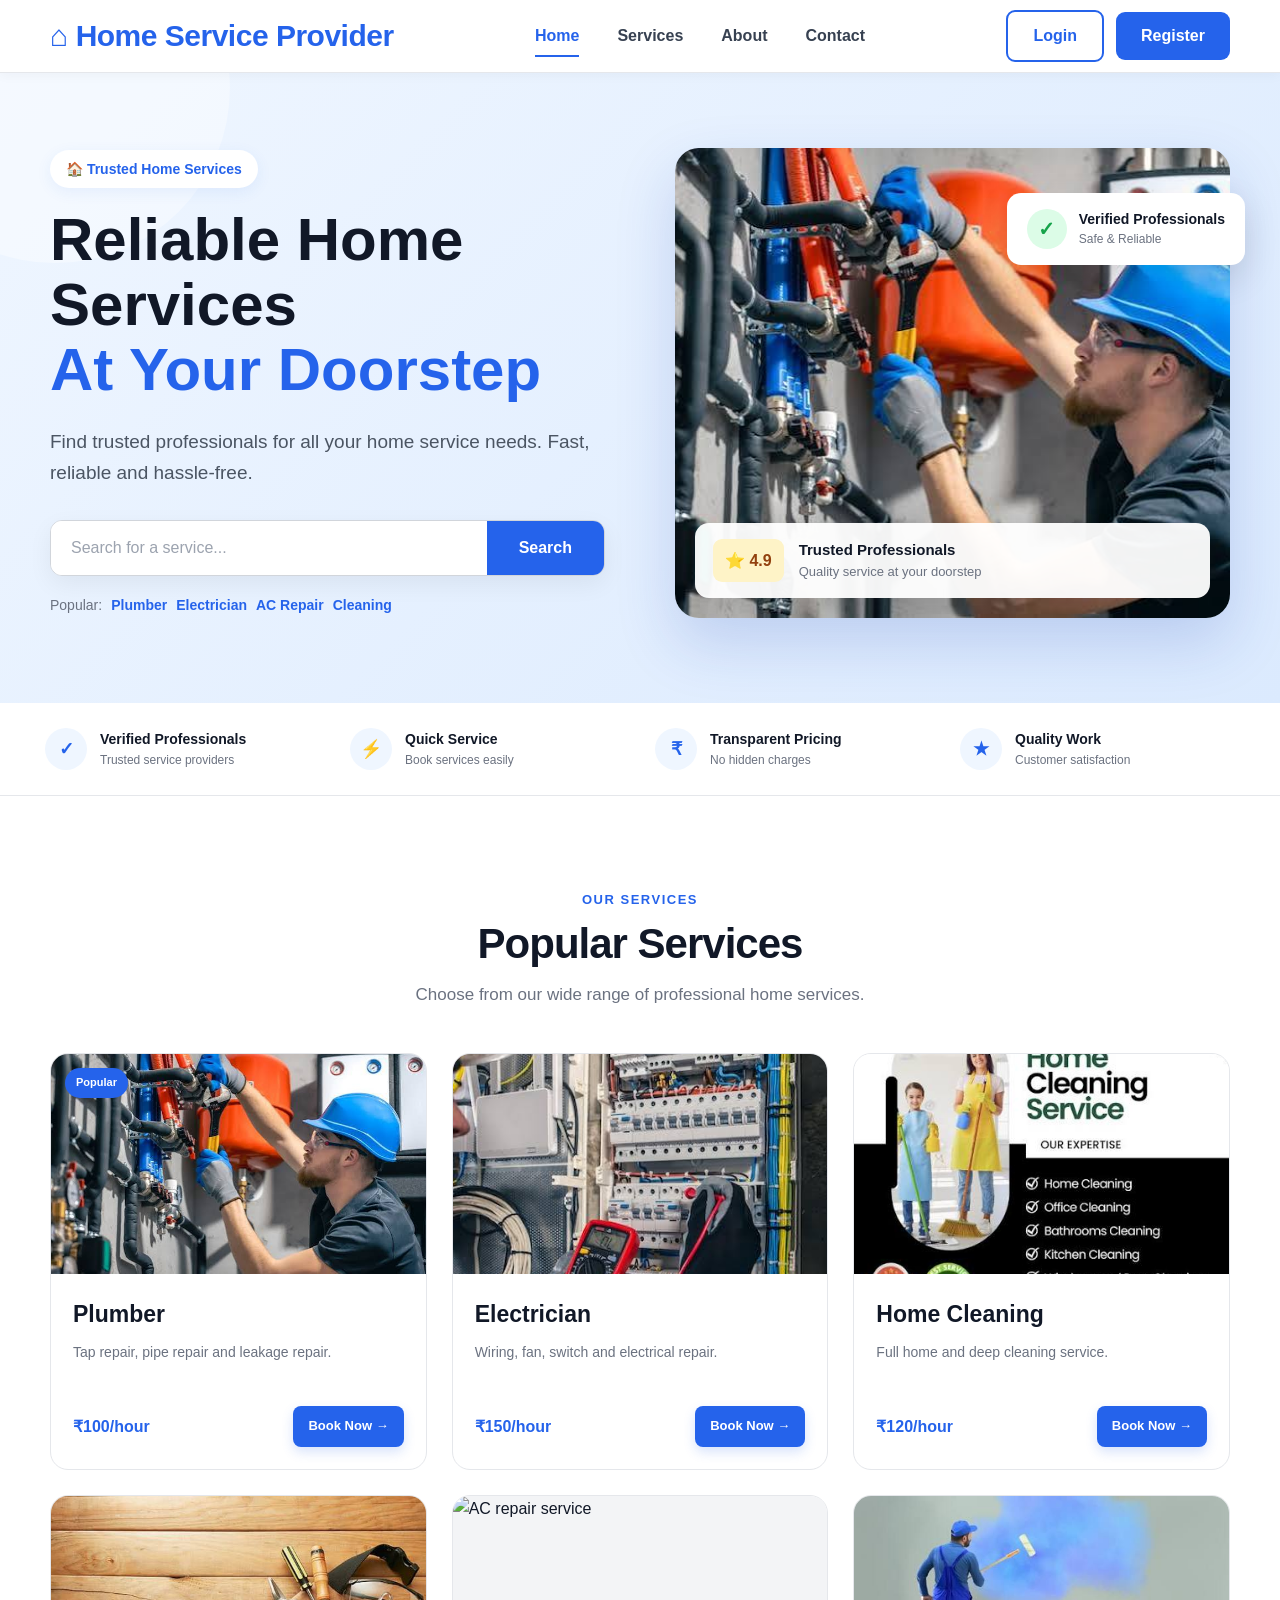
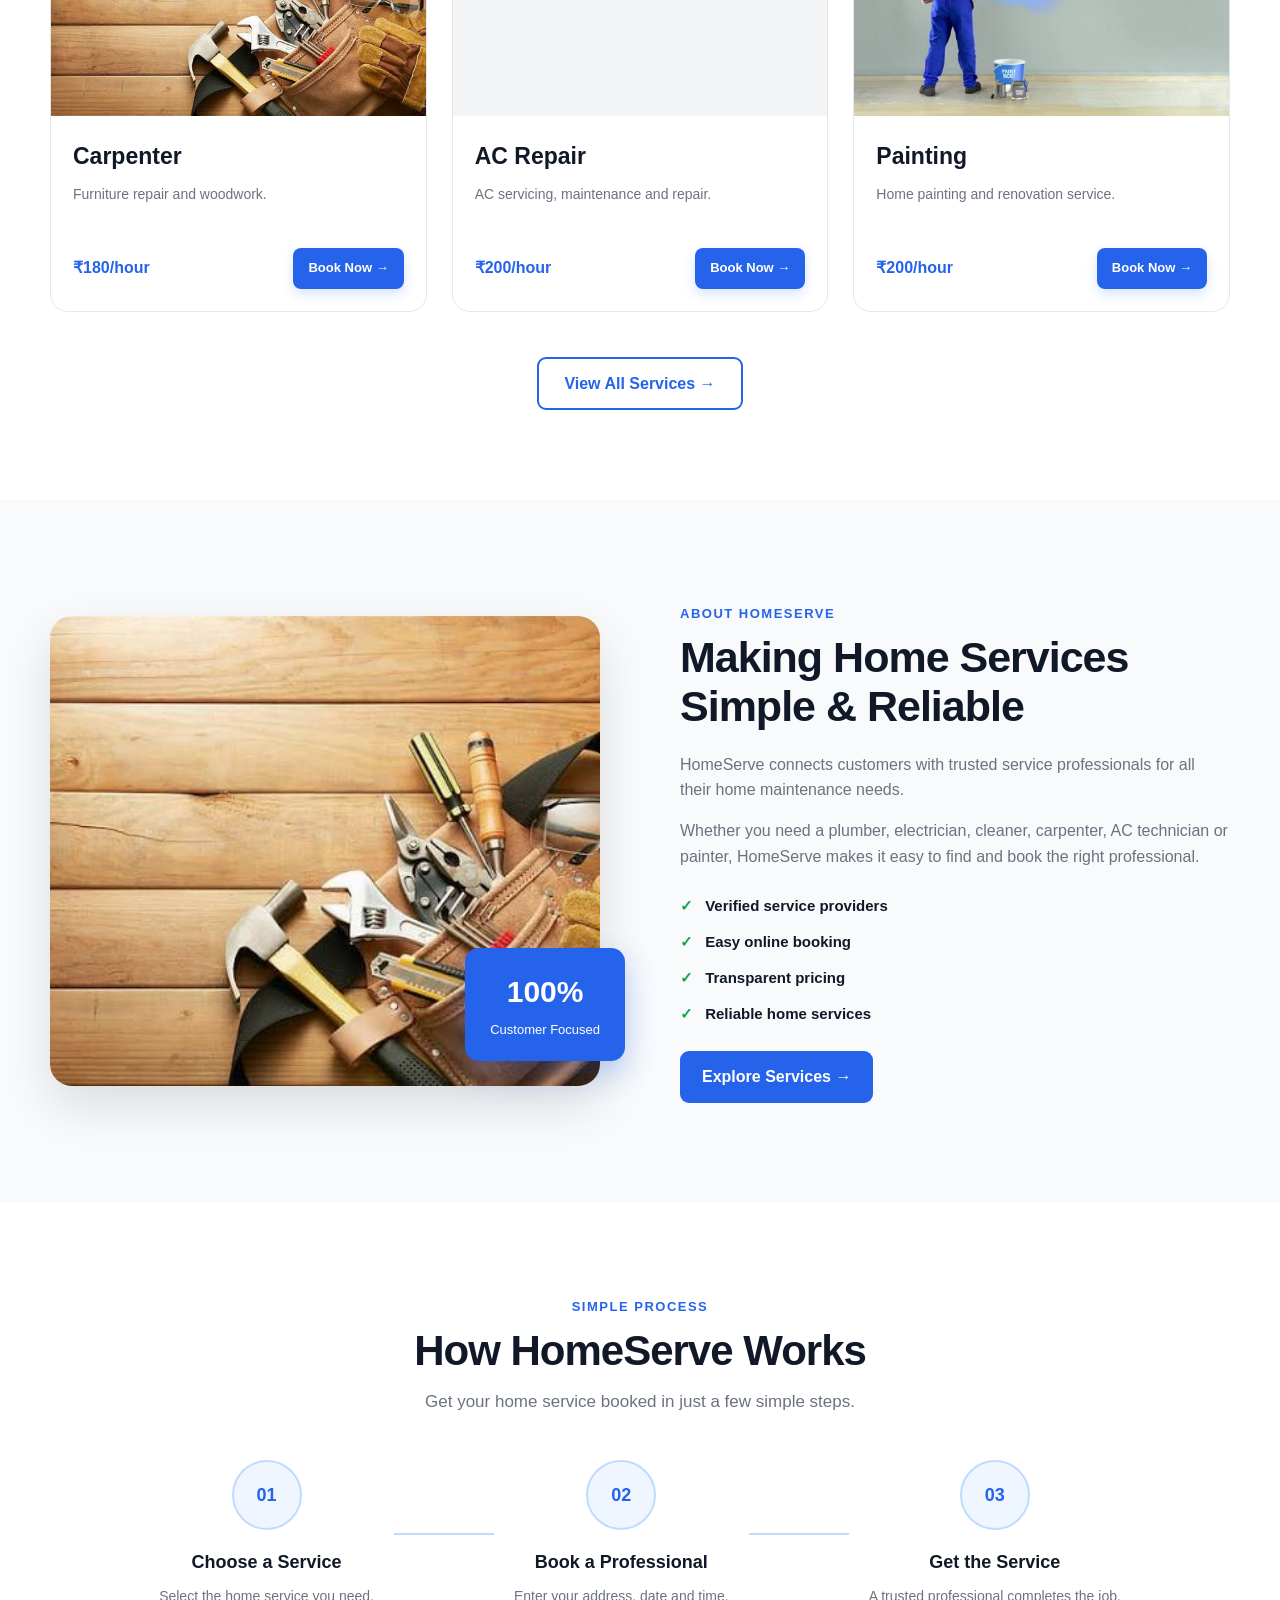
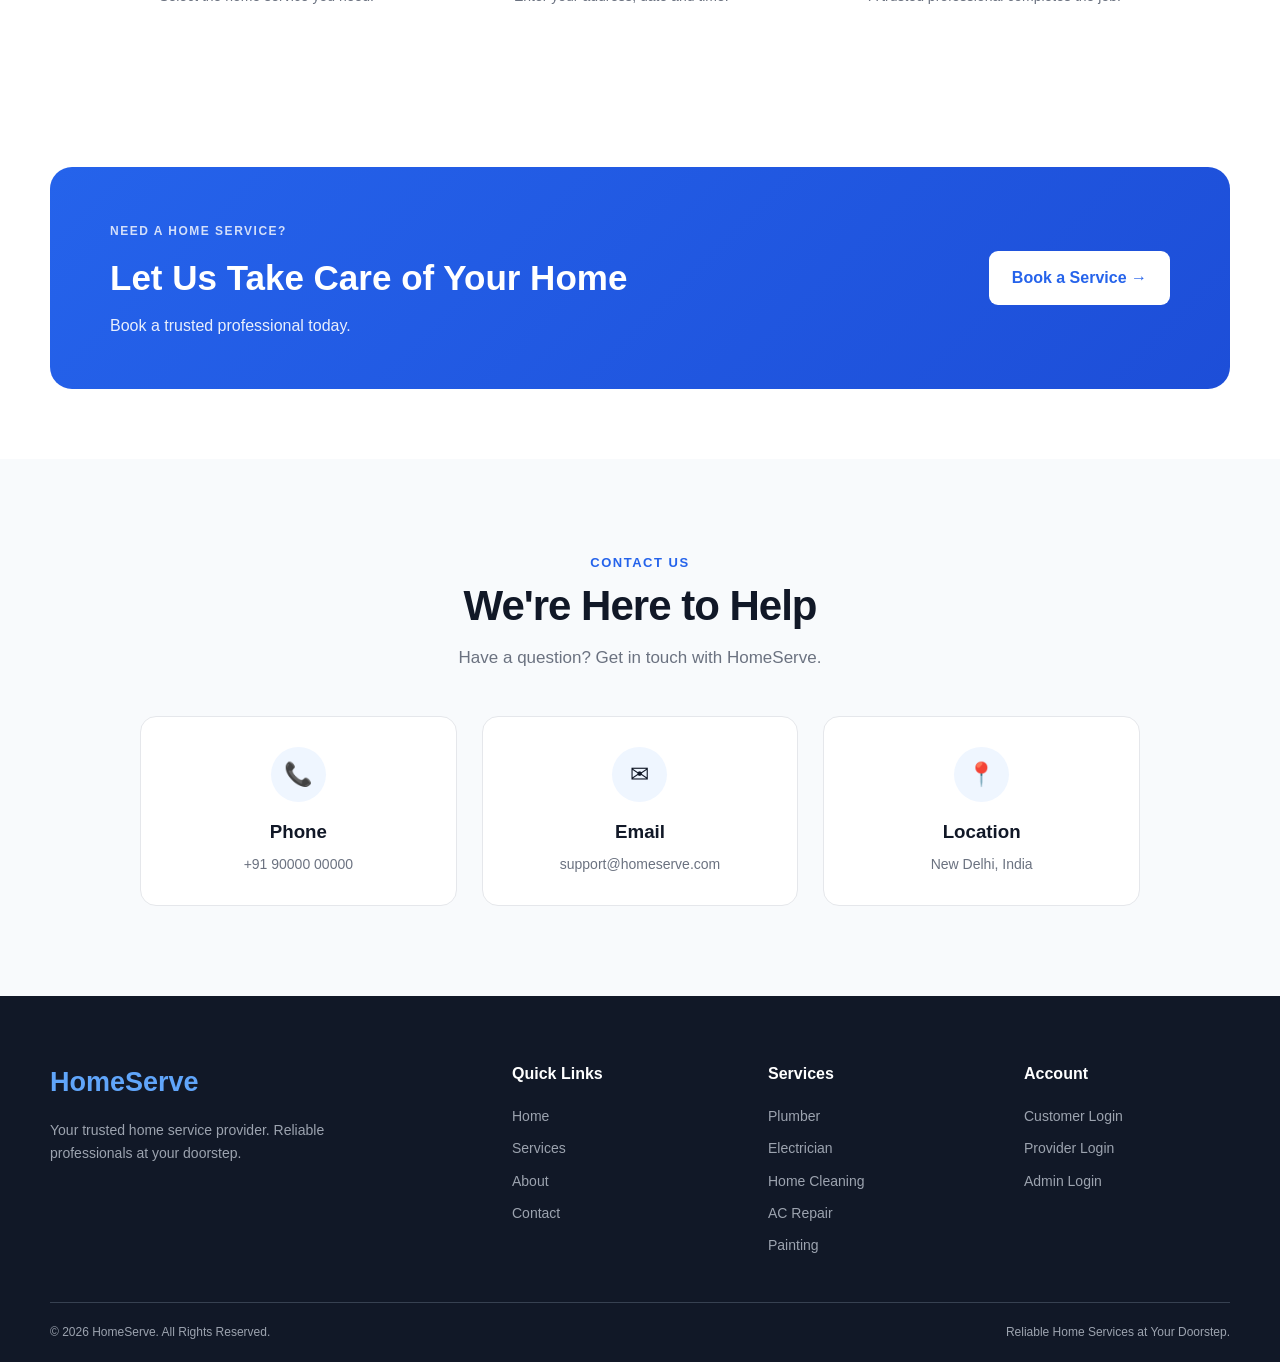
==== html/index.html @ 2b06afa8 "Initial Home Service Provider project" ====
<!DOCTYPE html>
<html lang="en">

<head>
    <meta charset="UTF-8">

    <meta name="viewport" content="width=device-width, initial-scale=1.0">

    <meta
        name="description"
        content="HomeServe - Reliable home services at your doorstep. Book trusted professionals for plumbing, electrical, cleaning, AC repair, carpentry and painting."
    >

    <title>Home Service Provider | Reliable Home Services</title>

    <!-- HOME CSS -->
    <link rel="stylesheet" href="../css/home.css">
</head>


<body>


    <!-- =====================================================
         NAVBAR
    ====================================================== -->

    <header class="navbar">

        <div class="nav-container">

            <!-- LOGO -->

            <a href="index.html" class="logo">

                <span class="logo-icon">⌂</span>

                <span>Home Service Provider</span>

            </a>


            <!-- NAVIGATION -->

            <nav class="nav-menu">

                <a href="index.html" class="active">
                    Home
                </a>

                <a href="service.html">
                    Services
                </a>

                <a href="#about">
                    About
                </a>

                <a href="#contact">
                    Contact
                </a>

            </nav>


            <!-- NAV BUTTONS -->

            <div class="nav-buttons">

                <a href="login.html" class="login-btn">
                    Login
                </a>

                <a href="login.html" class="register-btn">
                    Register
                </a>

            </div>

        </div>

    </header>



    <!-- =====================================================
         HERO SECTION
    ====================================================== -->

    <main>

        <section class="hero">

            <div class="hero-container">


                <!-- HERO CONTENT -->

                <div class="hero-content">

                    <span class="hero-badge">
                        🏠 Trusted Home Services
                    </span>


                    <h1>
                        Reliable Home Services
                        <span>
                            At Your Doorstep
                        </span>
                    </h1>


                    <p>
                        Find trusted professionals for all your
                        home service needs. Fast, reliable and
                        hassle-free.
                    </p>


                    <!-- SEARCH -->

                    <div class="search-box">

                        <input
                            type="text"
                            id="serviceSearch"
                            placeholder="Search for a service..."
                            autocomplete="off"
                        >

                        <button
                            type="button"
                            onclick="searchService()"
                        >
                            Search
                        </button>

                    </div>


                    <!-- QUICK SERVICES -->

                    <div class="quick-services">

                        <span>Popular:</span>

                        <button onclick="quickSearch('Plumber')">
                            Plumber
                        </button>

                        <button onclick="quickSearch('Electrician')">
                            Electrician
                        </button>

                        <button onclick="quickSearch('AC Repair')">
                            AC Repair
                        </button>

                        <button onclick="quickSearch('Cleaning')">
                            Cleaning
                        </button>

                    </div>

                </div>



                <!-- HERO IMAGE -->

                <div class="hero-image">

                    <div class="hero-image-card">

                        <img
                            src="../images/plumber.jpg"
                            alt="Professional HomeServe service provider"
                        >

                        <div class="hero-image-overlay">

                            <div class="hero-rating">
                                ⭐ 4.9
                            </div>

                            <div>
                                <strong>
                                    Trusted Professionals
                                </strong>

                                <span>
                                    Quality service at your doorstep
                                </span>
                            </div>

                        </div>

                    </div>


                    <!-- FLOATING CARD -->

                    <div class="floating-card">

                        <div class="floating-icon">
                            ✓
                        </div>

                        <div>

                            <strong>
                                Verified Professionals
                            </strong>

                            <span>
                                Safe & Reliable
                            </span>

                        </div>

                    </div>

                </div>

            </div>

        </section>



        <!-- =====================================================
             TRUST SECTION
        ====================================================== -->

        <section class="trust-section">

            <div class="trust-container">

                <div class="trust-item">

                    <div class="trust-icon">
                        ✓
                    </div>

                    <div>
                        <strong>Verified Professionals</strong>
                        <span>Trusted service providers</span>
                    </div>

                </div>


                <div class="trust-item">

                    <div class="trust-icon">
                        ⚡
                    </div>

                    <div>
                        <strong>Quick Service</strong>
                        <span>Book services easily</span>
                    </div>

                </div>


                <div class="trust-item">

                    <div class="trust-icon">
                        ₹
                    </div>

                    <div>
                        <strong>Transparent Pricing</strong>
                        <span>No hidden charges</span>
                    </div>

                </div>


                <div class="trust-item">

                    <div class="trust-icon">
                        ★
                    </div>

                    <div>
                        <strong>Quality Work</strong>
                        <span>Customer satisfaction</span>
                    </div>

                </div>

            </div>

        </section>



        <!-- =====================================================
             SERVICES SECTION
        ====================================================== -->

        <section class="services-section" id="services">

            <div class="section-heading">

                <span class="section-tag">
                    OUR SERVICES
                </span>

                <h2>
                    Popular Services
                </h2>

                <p>
                    Choose from our wide range of professional
                    home services.
                </p>

            </div>



            <div class="services-grid">


                <!-- PLUMBER -->

                <div class="service-card">

                    <div class="service-image">

                        <img
                            src="../images/plumber.jpg"
                            alt="Plumber service"
                        >

                        <span class="service-label">
                            Popular
                        </span>

                    </div>


                    <div class="service-content">

                        <h3>
                            Plumber
                        </h3>

                        <p>
                            Tap repair, pipe repair and
                            leakage repair.
                        </p>


                        <div class="service-bottom">

                            <span class="service-price">
                                ₹100/hour
                            </span>

                            <a
                                href="login.html?redirect=booking"
                                class="book-btn"
                            >
                                Book Now →
                            </a>

                        </div>

                    </div>

                </div>



                <!-- ELECTRICIAN -->

                <div class="service-card">

                    <div class="service-image">

                        <img
                            src="../images/electrician.jpg"
                            alt="Electrician service"
                        >

                    </div>


                    <div class="service-content">

                        <h3>
                            Electrician
                        </h3>

                        <p>
                            Wiring, fan, switch and electrical
                            repair.
                        </p>


                        <div class="service-bottom">

                            <span class="service-price">
                                ₹150/hour
                            </span>

                            <a
                                href="login.html?redirect=booking"
                                class="book-btn"
                            >
                                Book Now →
                            </a>

                        </div>

                    </div>

                </div>



                <!-- HOME CLEANING -->

                <div class="service-card">

                    <div class="service-image">

                        <img
                            src="../images/cleaning.jpg"
                            alt="Home cleaning service"
                        >

                    </div>


                    <div class="service-content">

                        <h3>
                            Home Cleaning
                        </h3>

                        <p>
                            Full home and deep cleaning service.
                        </p>


                        <div class="service-bottom">

                            <span class="service-price">
                                ₹120/hour
                            </span>

                            <a
                                href="login.html?redirect=booking"
                                class="book-btn"
                            >
                                Book Now →
                            </a>

                        </div>

                    </div>

                </div>



                <!-- CARPENTER -->

                <div class="service-card">

                    <div class="service-image">

                        <img
                            src="../images/carpenter.jpg"
                            alt="Carpenter service"
                        >

                    </div>


                    <div class="service-content">

                        <h3>
                            Carpenter
                        </h3>

                        <p>
                            Furniture repair and woodwork.
                        </p>


                        <div class="service-bottom">

                            <span class="service-price">
                                ₹180/hour
                            </span>

                            <a
                                href="login.html?redirect=booking"
                                class="book-btn"
                            >
                                Book Now →
                            </a>

                        </div>

                    </div>

                </div>



                <!-- AC REPAIR -->

                <div class="service-card">

                    <div class="service-image">

                        <img
                            src="../images/ac-service.jpg"
                            alt="AC repair service"
                        >

                    </div>


                    <div class="service-content">

                        <h3>
                            AC Repair
                        </h3>

                        <p>
                            AC servicing, maintenance and repair.
                        </p>


                        <div class="service-bottom">

                            <span class="service-price">
                                ₹200/hour
                            </span>

                            <a
                                href="login.html?redirect=booking"
                                class="book-btn"
                            >
                                Book Now →
                            </a>

                        </div>

                    </div>

                </div>



                <!-- PAINTING -->

                <div class="service-card">

                    <div class="service-image">

                        <img
                            src="../images/painter.jpg"
                            alt="Painting service"
                        >

                    </div>


                    <div class="service-content">

                        <h3>
                            Painting
                        </h3>

                        <p>
                            Home painting and renovation service.
                        </p>


                        <div class="service-bottom">

                            <span class="service-price">
                                ₹200/hour
                            </span>

                            <a
                                href="login.html?redirect=booking"
                                class="book-btn"
                            >
                                Book Now →
                            </a>

                        </div>

                    </div>

                </div>


            </div>


            <!-- VIEW ALL -->

            <div class="view-all">

                <a href="service.html">
                    View All Services →
                </a>

            </div>

        </section>



        <!-- =====================================================
             ABOUT SECTION
        ====================================================== -->

        <section class="about-section" id="about">

            <div class="about-container">


                <div class="about-image">

                    <img
                        src="../images/carpenter.jpg"
                        alt="HomeServe professional"
                    >

                    <div class="experience-card">

                        <strong>
                            100%
                        </strong>

                        <span>
                            Customer Focused
                        </span>

                    </div>

                </div>



                <div class="about-content">

                    <span class="section-tag">
                        ABOUT HOMESERVE
                    </span>

                    <h2>
                        Making Home Services
                        Simple & Reliable
                    </h2>

                    <p>
                        HomeServe connects customers with trusted
                        service professionals for all their home
                        maintenance needs.
                    </p>

                    <p>
                        Whether you need a plumber, electrician,
                        cleaner, carpenter, AC technician or painter,
                        HomeServe makes it easy to find and book
                        the right professional.
                    </p>


                    <div class="about-points">

                        <div>
                            <span>✓</span>
                            Verified service providers
                        </div>

                        <div>
                            <span>✓</span>
                            Easy online booking
                        </div>

                        <div>
                            <span>✓</span>
                            Transparent pricing
                        </div>

                        <div>
                            <span>✓</span>
                            Reliable home services
                        </div>

                    </div>


                    <a
                        href="service.html"
                        class="primary-btn"
                    >
                        Explore Services →
                    </a>

                </div>

            </div>

        </section>



        <!-- =====================================================
             HOW IT WORKS
        ====================================================== -->

        <section class="how-section">

            <div class="section-heading">

                <span class="section-tag">
                    SIMPLE PROCESS
                </span>

                <h2>
                    How HomeServe Works
                </h2>

                <p>
                    Get your home service booked in just a few
                    simple steps.
                </p>

            </div>


            <div class="steps-container">


                <div class="step">

                    <div class="step-number">
                        01
                    </div>

                    <h3>
                        Choose a Service
                    </h3>

                    <p>
                        Select the home service you need.
                    </p>

                </div>


                <div class="step-line"></div>


                <div class="step">

                    <div class="step-number">
                        02
                    </div>

                    <h3>
                        Book a Professional
                    </h3>

                    <p>
                        Enter your address, date and time.
                    </p>

                </div>


                <div class="step-line"></div>


                <div class="step">

                    <div class="step-number">
                        03
                    </div>

                    <h3>
                        Get the Service
                    </h3>

                    <p>
                        A trusted professional completes the job.
                    </p>

                </div>

            </div>

        </section>



        <!-- =====================================================
             CTA SECTION
        ====================================================== -->

        <section class="cta-section">

            <div class="cta-container">

                <div>

                    <span>
                        NEED A HOME SERVICE?
                    </span>

                    <h2>
                        Let Us Take Care of Your Home
                    </h2>

                    <p>
                        Book a trusted professional today.
                    </p>

                </div>


                <a
                    href="service.html"
                    class="cta-button"
                >
                    Book a Service →
                </a>

            </div>

        </section>



        <!-- =====================================================
             CONTACT SECTION
        ====================================================== -->

        <section class="contact-section" id="contact">

            <div class="section-heading">

                <span class="section-tag">
                    CONTACT US
                </span>

                <h2>
                    We're Here to Help
                </h2>

                <p>
                    Have a question? Get in touch with HomeServe.
                </p>

            </div>


            <div class="contact-grid">


                <div class="contact-card">

                    <div class="contact-icon">
                        📞
                    </div>

                    <h3>
                        Phone
                    </h3>

                    <p>
                        +91 90000 00000
                    </p>

                </div>


                <div class="contact-card">

                    <div class="contact-icon">
                        ✉
                    </div>

                    <h3>
                        Email
                    </h3>

                    <p>
                        support@homeserve.com
                    </p>

                </div>


                <div class="contact-card">

                    <div class="contact-icon">
                        📍
                    </div>

                    <h3>
                        Location
                    </h3>

                    <p>
                        New Delhi, India
                    </p>

                </div>

            </div>

        </section>

    </main>



    <!-- =====================================================
         FOOTER
    ====================================================== -->

    <footer class="footer">

        <div class="footer-container">


            <div class="footer-brand">

                <a href="index.html" class="footer-logo">
                    HomeServe
                </a>

                <p>
                    Your trusted home service provider.
                    Reliable professionals at your doorstep.
                </p>

            </div>



            <div class="footer-links">

                <h3>
                    Quick Links
                </h3>

                <a href="index.html">
                    Home
                </a>

                <a href="service.html">
                    Services
                </a>

                <a href="#about">
                    About
                </a>

                <a href="#contact">
                    Contact
                </a>

            </div>



            <div class="footer-links">

                <h3>
                    Services
                </h3>

                <a href="service.html">
                    Plumber
                </a>

                <a href="service.html">
                    Electrician
                </a>

                <a href="service.html">
                    Home Cleaning
                </a>

                <a href="service.html">
                    AC Repair
                </a>

                <a href="service.html">
                    Painting
                </a>

            </div>



            <div class="footer-links">

                <h3>
                    Account
                </h3>

                <a href="login.html">
                    Customer Login
                </a>

                <a href="provider-login.html">
                    Provider Login
                </a>

                <a href="../admin/login.php">
                    Admin Login
                </a>

            </div>

        </div>


        <div class="footer-bottom">

            <p>
                © 2026 HomeServe. All Rights Reserved.
            </p>

            <p>
                Reliable Home Services at Your Doorstep.
            </p>

        </div>

    </footer>



    <!-- =====================================================
         JAVASCRIPT
    ====================================================== -->

    <script>

        /*
         * SEARCH SERVICE
         */

        function searchService() {

            const input =
                document.getElementById("serviceSearch");

            const service =
                input.value.trim().toLowerCase();


            if (service === "") {

                alert("Please enter a service name.");

                return;
            }


            const services = {

                "plumber": "Plumber",

                "plumbing": "Plumber",

                "electrician": "Electrician",

                "electric": "Electrician",

                "cleaning": "Home Cleaning",

                "clean": "Home Cleaning",

                "home cleaning": "Home Cleaning",

                "carpenter": "Carpenter",

                "carpentry": "Carpenter",

                "ac": "AC Repair",

                "ac repair": "AC Repair",

                "air conditioner": "AC Repair",

                "painting": "Painting",

                "painter": "Painting",

                "paint": "Painting"

            };


            if (services[service]) {

                window.location.href =
                    "service.html";

            } else {

                alert(
                    "Sorry, this service is not available right now."
                );

            }

        }



        /*
         * QUICK SEARCH BUTTON
         */

        function quickSearch(service) {

            document.getElementById("serviceSearch").value =
                service;

            searchService();

        }



        /*
         * ENTER KEY SEARCH
         */

        document
            .getElementById("serviceSearch")
            .addEventListener(
                "keypress",
                function (event) {

                    if (event.key === "Enter") {

                        searchService();

                    }

                }
            );

    </script>


</body>

</html>
---- css/home.css ----
/* =========================================================
   HOMESERVE - HOME PAGE CSS
========================================================= */


/* =========================================================
   RESET
========================================================= */

* {
    margin: 0;
    padding: 0;
    box-sizing: border-box;
}


html {
    scroll-behavior: smooth;
}


body {
    font-family: Arial, Helvetica, sans-serif;
    color: #111827;
    background: #ffffff;
    line-height: 1.6;
}


a {
    text-decoration: none;
    color: inherit;
}


img {
    width: 100%;
    display: block;
}


button,
input {
    font-family: inherit;
}


/* =========================================================
   NAVBAR
========================================================= */

.navbar {
    width: 100%;
    background: #ffffff;
    border-bottom: 1px solid #e5e7eb;
    position: sticky;
    top: 0;
    z-index: 1000;
}


.nav-container {
    max-width: 1400px;
    margin: auto;
    padding: 0 50px;
    height: 72px;

    display: flex;
    align-items: center;
    justify-content: space-between;
}


/* LOGO */

.logo {
    display: flex;
    align-items: center;
    gap: 8px;

    font-size: 30px;
    font-weight: 800;
    color: #2563eb;
}


.logo-icon {
    font-size: 30px;
    font-weight: bold;
}


/* NAV MENU */

.nav-menu {
    display: flex;
    align-items: center;
    gap: 38px;
}


.nav-menu a {
    font-size: 16px;
    font-weight: 600;
    color: #374151;

    transition: 0.25s ease;
}


.nav-menu a:hover,
.nav-menu a.active {
    color: #2563eb;
}


/* NAV BUTTONS */

.nav-buttons {
    display: flex;
    align-items: center;
    gap: 12px;
}


.login-btn,
.register-btn {
    padding: 11px 25px;
    border-radius: 9px;

    font-size: 16px;
    font-weight: 700;

    transition: 0.25s ease;
}


.login-btn {
    border: 2px solid #2563eb;
    color: #2563eb;
    background: #ffffff;
}


.login-btn:hover {
    background: #eff6ff;
}


.register-btn {
    background: #2563eb;
    color: #ffffff;
}


.register-btn:hover {
    background: #1d4ed8;
    transform: translateY(-2px);
}


/* =========================================================
   HERO
========================================================= */

.hero {
    background:
        linear-gradient(
            135deg,
            #eff6ff,
            #dbeafe
        );

    padding: 75px 0 85px;
}


.hero-container {
    max-width: 1400px;
    margin: auto;
    padding: 0 50px;

    display: grid;
    grid-template-columns: 1fr 1fr;
    align-items: center;

    gap: 70px;
}


/* HERO CONTENT */

.hero-content {
    max-width: 650px;
}


.hero-badge {
    display: inline-block;

    background: #ffffff;
    color: #2563eb;

    padding: 8px 16px;

    border-radius: 50px;

    font-size: 14px;
    font-weight: 700;

    margin-bottom: 20px;

    box-shadow: 0 4px 15px rgba(37, 99, 235, 0.08);
}


.hero h1 {
    font-size: 60px;
    line-height: 1.08;
    font-weight: 800;

    color: #111827;

    margin-bottom: 25px;
}


.hero h1 span {
    display: block;
    color: #2563eb;
}


.hero-content > p {
    font-size: 19px;
    color: #4b5563;

    max-width: 580px;

    margin-bottom: 32px;
}


/* SEARCH */

.search-box {
    width: 100%;
    max-width: 600px;

    display: flex;

    background: #ffffff;

    border: 1px solid #d1d5db;

    border-radius: 12px;

    overflow: hidden;

    box-shadow: 0 8px 25px rgba(0, 0, 0, 0.06);
}


.search-box input {
    flex: 1;

    border: none;
    outline: none;

    padding: 18px 20px;

    font-size: 16px;

    color: #111827;
}


.search-box input::placeholder {
    color: #9ca3af;
}


.search-box button {
    border: none;

    background: #2563eb;
    color: #ffffff;

    padding: 0 32px;

    font-size: 16px;
    font-weight: 700;

    cursor: pointer;

    transition: 0.25s ease;
}


.search-box button:hover {
    background: #1d4ed8;
}


/* QUICK SERVICES */

.quick-services {
    display: flex;
    align-items: center;
    flex-wrap: wrap;

    gap: 9px;

    margin-top: 18px;
}


.quick-services span {
    color: #6b7280;
    font-size: 14px;
}


.quick-services button {
    border: none;

    background: transparent;

    color: #2563eb;

    font-size: 14px;
    font-weight: 600;

    cursor: pointer;
}


.quick-services button:hover {
    text-decoration: underline;
}


/* HERO IMAGE */

.hero-image {
    position: relative;

    min-height: 470px;

    display: flex;
    align-items: center;
    justify-content: center;
}


.hero-image-card {
    width: 100%;
    max-width: 570px;

    height: 470px;

    border-radius: 24px;

    overflow: hidden;

    position: relative;

    box-shadow:
        0 25px 60px rgba(30, 64, 175, 0.18);
}


.hero-image-card img {
    width: 100%;
    height: 100%;

    object-fit: cover;
}


.hero-image-overlay {
    position: absolute;

    left: 20px;
    right: 20px;
    bottom: 20px;

    background: rgba(255, 255, 255, 0.95);

    border-radius: 14px;

    padding: 15px 18px;

    display: flex;
    align-items: center;
    gap: 15px;

    box-shadow: 0 8px 25px rgba(0, 0, 0, 0.12);
}


.hero-rating {
    background: #fef3c7;
    color: #92400e;

    padding: 9px 12px;

    border-radius: 9px;

    font-weight: 700;
}


.hero-image-overlay strong {
    display: block;

    font-size: 15px;

    color: #111827;
}


.hero-image-overlay span {
    display: block;

    color: #6b7280;

    font-size: 13px;
}


/* FLOATING CARD */

.floating-card {
    position: absolute;

    right: -15px;
    top: 45px;

    background: #ffffff;

    padding: 15px 20px;

    border-radius: 14px;

    display: flex;
    align-items: center;

    gap: 12px;

    box-shadow:
        0 12px 35px rgba(0, 0, 0, 0.12);

    z-index: 2;
}


.floating-icon {
    width: 40px;
    height: 40px;

    border-radius: 50%;

    background: #dcfce7;
    color: #16a34a;

    display: flex;
    align-items: center;
    justify-content: center;

    font-weight: bold;
    font-size: 20px;
}


.floating-card strong {
    display: block;

    font-size: 14px;
}


.floating-card span {
    display: block;

    color: #6b7280;

    font-size: 12px;
}


/* =========================================================
   TRUST SECTION
========================================================= */

.trust-section {
    background: #ffffff;

    border-bottom: 1px solid #e5e7eb;
}


.trust-container {
    max-width: 1250px;

    margin: auto;

    padding: 25px 30px;

    display: grid;

    grid-template-columns:
        repeat(4, 1fr);

    gap: 30px;
}


.trust-item {
    display: flex;
    align-items: center;

    gap: 13px;
}


.trust-icon {
    width: 42px;
    height: 42px;

    border-radius: 50%;

    background: #eff6ff;
    color: #2563eb;

    display: flex;
    align-items: center;
    justify-content: center;

    font-size: 18px;
    font-weight: 700;
}


.trust-item strong {
    display: block;

    font-size: 14px;
}


.trust-item span {
    display: block;

    color: #6b7280;

    font-size: 12px;
}


/* =========================================================
   COMMON SECTION HEADING
========================================================= */

.section-heading {
    text-align: center;

    max-width: 700px;

    margin: 0 auto 45px;
}


.section-tag {
    color: #2563eb;

    font-size: 13px;

    font-weight: 800;

    letter-spacing: 1.5px;

    display: inline-block;

    margin-bottom: 8px;
}


.section-heading h2 {
    font-size: 42px;

    line-height: 1.2;

    margin-bottom: 12px;

    color: #111827;
}


.section-heading p {
    font-size: 17px;

    color: #6b7280;
}


/* =========================================================
   SERVICES
========================================================= */

.services-section {
    padding: 90px 50px;
    background: #ffffff;
}


.services-grid {
    max-width: 1300px;

    margin: auto;

    display: grid;

    grid-template-columns:
        repeat(3, 1fr);

    gap: 25px;
}


.service-card {
    background: #ffffff;

    border: 1px solid #e5e7eb;

    border-radius: 18px;

    overflow: hidden;

    transition:
        transform 0.3s ease,
        box-shadow 0.3s ease;
}


.service-card:hover {
    transform: translateY(-7px);

    box-shadow:
        0 18px 40px rgba(0, 0, 0, 0.10);
}


/* SERVICE IMAGE */

.service-image {
    height: 220px;

    position: relative;

    overflow: hidden;

    background: #f3f4f6;
}


.service-image img {
    width: 100%;
    height: 100%;

    object-fit: cover;

    transition: transform 0.4s ease;
}


.service-card:hover .service-image img {
    transform: scale(1.06);
}


.service-label {
    position: absolute;

    top: 14px;
    left: 14px;

    background: #2563eb;

    color: #ffffff;

    padding: 6px 11px;

    border-radius: 20px;

    font-size: 11px;

    font-weight: 700;
}


/* SERVICE CONTENT */

.service-content {
    padding: 22px;
}


.service-content h3 {
    font-size: 23px;

    margin-bottom: 8px;
}


.service-content p {
    color: #6b7280;

    font-size: 14px;

    min-height: 45px;

    margin-bottom: 20px;
}


.service-bottom {
    display: flex;

    align-items: center;
    justify-content: space-between;

    gap: 10px;
}


.service-price {
    color: #2563eb;

    font-size: 16px;

    font-weight: 800;
}


.book-btn {
    background: #2563eb;

    color: #ffffff;

    padding: 10px 15px;

    border-radius: 8px;

    font-size: 13px;

    font-weight: 700;

    transition: 0.25s ease;
}


.book-btn:hover {
    background: #1d4ed8;
}


/* VIEW ALL */

.view-all {
    text-align: center;

    margin-top: 45px;
}


.view-all a {
    display: inline-block;

    color: #2563eb;

    border: 2px solid #2563eb;

    padding: 12px 25px;

    border-radius: 9px;

    font-weight: 700;

    transition: 0.25s ease;
}


.view-all a:hover {
    background: #2563eb;

    color: #ffffff;
}


/* =========================================================
   ABOUT
========================================================= */

.about-section {
    background: #f8fafc;

    padding: 100px 50px;
}


.about-container {
    max-width: 1250px;

    margin: auto;

    display: grid;

    grid-template-columns: 1fr 1fr;

    gap: 80px;

    align-items: center;
}


.about-image {
    position: relative;
}


.about-image img {
    height: 470px;

    object-fit: cover;

    border-radius: 22px;

    box-shadow:
        0 20px 50px rgba(0, 0, 0, 0.12);
}


.experience-card {
    position: absolute;

    bottom: 25px;
    right: -25px;

    background: #2563eb;

    color: #ffffff;

    padding: 20px 25px;

    border-radius: 14px;

    text-align: center;

    box-shadow:
        0 12px 30px rgba(37, 99, 235, 0.3);
}


.experience-card strong {
    display: block;

    font-size: 30px;
}


.experience-card span {
    font-size: 13px;
}


.about-content h2 {
    font-size: 43px;

    line-height: 1.15;

    margin-bottom: 20px;
}


.about-content p {
    color: #6b7280;

    font-size: 16px;

    margin-bottom: 15px;
}


.about-points {
    margin: 25px 0;
}


.about-points div {
    margin-bottom: 12px;

    font-size: 15px;

    font-weight: 600;
}


.about-points span {
    color: #16a34a;

    margin-right: 8px;

    font-weight: bold;
}


.primary-btn {
    display: inline-block;

    background: #2563eb;

    color: #ffffff;

    padding: 13px 22px;

    border-radius: 9px;

    font-weight: 700;

    transition: 0.25s ease;
}


.primary-btn:hover {
    background: #1d4ed8;

    transform: translateY(-2px);
}


/* =========================================================
   HOW IT WORKS
========================================================= */

.how-section {
    padding: 90px 50px;

    background: #ffffff;
}


.steps-container {
    max-width: 1050px;

    margin: auto;

    display: flex;

    align-items: center;

    justify-content: center;
}


.step {
    text-align: center;

    max-width: 260px;
}


.step-number {
    width: 70px;
    height: 70px;

    margin: auto auto 18px;

    border-radius: 50%;

    background: #eff6ff;

    color: #2563eb;

    border: 2px solid #bfdbfe;

    display: flex;
    align-items: center;
    justify-content: center;

    font-size: 18px;

    font-weight: 800;
}


.step h3 {
    font-size: 18px;

    margin-bottom: 8px;
}


.step p {
    color: #6b7280;

    font-size: 14px;
}


.step-line {
    width: 100px;

    height: 2px;

    background: #bfdbfe;

    margin: 0 20px;
}


/* =========================================================
   CTA
========================================================= */

.cta-section {
    padding: 70px 50px;
}


.cta-container {
    max-width: 1200px;

    margin: auto;

    background:
        linear-gradient(
            135deg,
            #2563eb,
            #1d4ed8
        );

    color: #ffffff;

    border-radius: 22px;

    padding: 50px 60px;

    display: flex;

    align-items: center;

    justify-content: space-between;

    gap: 30px;
}


.cta-container > div > span {
    font-size: 12px;

    font-weight: 800;

    letter-spacing: 1.5px;

    opacity: 0.8;
}


.cta-container h2 {
    font-size: 35px;

    margin: 7px 0;
}


.cta-container p {
    opacity: 0.9;
}


.cta-button {
    background: #ffffff;

    color: #2563eb;

    padding: 14px 23px;

    border-radius: 9px;

    font-weight: 800;

    white-space: nowrap;

    transition: 0.25s ease;
}


.cta-button:hover {
    transform: translateY(-2px);

    box-shadow:
        0 10px 25px rgba(0, 0, 0, 0.15);
}


/* =========================================================
   CONTACT
========================================================= */

.contact-section {
    padding: 90px 50px;

    background: #f8fafc;
}


.contact-grid {
    max-width: 1000px;

    margin: auto;

    display: grid;

    grid-template-columns:
        repeat(3, 1fr);

    gap: 25px;
}


.contact-card {
    background: #ffffff;

    border: 1px solid #e5e7eb;

    border-radius: 16px;

    padding: 30px;

    text-align: center;
}


.contact-icon {
    width: 55px;
    height: 55px;

    margin: 0 auto 15px;

    background: #eff6ff;

    border-radius: 50%;

    display: flex;
    align-items: center;
    justify-content: center;

    font-size: 23px;
}


.contact-card h3 {
    margin-bottom: 6px;
}


.contact-card p {
    color: #6b7280;

    font-size: 14px;
}


/* =========================================================
   FOOTER
========================================================= */

.footer {
    background: #111827;

    color: #ffffff;

    padding: 65px 50px 20px;
}


.footer-container {
    max-width: 1250px;

    margin: auto;

    display: grid;

    grid-template-columns:
        2fr 1fr 1fr 1fr;

    gap: 50px;

    padding-bottom: 45px;
}


.footer-logo {
    font-size: 27px;

    font-weight: 800;

    color: #60a5fa;
}


.footer-brand p {
    color: #9ca3af;

    max-width: 320px;

    margin-top: 15px;

    font-size: 14px;
}


.footer-links {
    display: flex;

    flex-direction: column;

    gap: 10px;
}


.footer-links h3 {
    font-size: 16px;

    margin-bottom: 8px;
}


.footer-links a {
    color: #9ca3af;

    font-size: 14px;

    transition: 0.2s ease;
}


.footer-links a:hover {
    color: #60a5fa;
}


.footer-bottom {
    max-width: 1250px;

    margin: auto;

    padding-top: 20px;

    border-top: 1px solid #374151;

    display: flex;

    justify-content: space-between;

    gap: 20px;

    color: #9ca3af;

    font-size: 12px;
}


/* =========================================================
   RESPONSIVE - TABLET
========================================================= */

@media (max-width: 1000px) {

    .nav-container {
        padding: 0 25px;
    }


    .nav-menu {
        gap: 20px;
    }


    .hero-container {
        grid-template-columns: 1fr;

        text-align: center;

        gap: 45px;
    }


    .hero-content {
        max-width: 800px;
        margin: auto;
    }


    .hero-content > p {
        margin-left: auto;
        margin-right: auto;
    }


    .search-box {
        margin: auto;
    }


    .quick-services {
        justify-content: center;
    }


    .hero-image {
        max-width: 600px;

        width: 100%;

        margin: auto;
    }


    .services-grid {
        grid-template-columns:
            repeat(2, 1fr);
    }


    .about-container {
        grid-template-columns: 1fr;

        gap: 50px;
    }


    .about-image {
        max-width: 600px;

        margin: auto;
    }


    .about-content {
        max-width: 700px;

        margin: auto;
    }


    .trust-container {
        grid-template-columns:
            repeat(2, 1fr);
    }


    .footer-container {
        grid-template-columns:
            repeat(2, 1fr);
    }

}


/* =========================================================
   RESPONSIVE - MOBILE
========================================================= */

@media (max-width: 700px) {

    .navbar {
        position: relative;
    }


    .nav-container {
        height: auto;

        padding: 18px 20px;

        flex-direction: column;

        gap: 18px;
    }


    .nav-menu {
        gap: 15px;

        flex-wrap: wrap;

        justify-content: center;
    }


    .nav-menu a {
        font-size: 14px;
    }


    .logo {
        font-size: 26px;
    }


    .hero {
        padding: 55px 20px 65px;
    }


    .hero-container {
        padding: 0;
    }


    .hero h1 {
        font-size: 42px;
    }


    .hero-content > p {
        font-size: 16px;
    }


    .search-box {
        flex-direction: column;

        border-radius: 10px;
    }


    .search-box input {
        padding: 16px;
    }


    .search-box button {
        padding: 14px;
    }


    .hero-image-card {
        height: 350px;
    }


    .floating-card {
        right: 5px;

        top: 15px;

        padding: 10px 13px;
    }


    .trust-container {
        grid-template-columns: 1fr;

        padding: 25px 20px;
    }


    .services-section,
    .about-section,
    .how-section,
    .contact-section {
        padding: 70px 20px;
    }


    .services-grid {
        grid-template-columns: 1fr;
    }


    .section-heading h2 {
        font-size: 34px;
    }


    .about-content h2 {
        font-size: 34px;
    }


    .about-image img {
        height: 350px;
    }


    .experience-card {
        right: 10px;

        bottom: 15px;
    }


    .steps-container {
        flex-direction: column;

        gap: 20px;
    }


    .step-line {
        width: 2px;

        height: 45px;

        margin: 0;
    }


    .cta-section {
        padding: 50px 20px;
    }


    .cta-container {
        padding: 35px 25px;

        flex-direction: column;

        align-items: flex-start;
    }


    .cta-container h2 {
        font-size: 29px;
    }


    .contact-grid {
        grid-template-columns: 1fr;
    }


    .footer {
        padding: 50px 25px 20px;
    }


    .footer-container {
        grid-template-columns: 1fr;

        gap: 35px;
    }


    .footer-bottom {
        flex-direction: column;

        text-align: center;
    }

}
/* =========================================================
   HOMESERVE - FINAL PROFESSIONAL POLISH
========================================================= */

body {
    overflow-x: hidden;
}

/* Smooth buttons */
button,
a {
    -webkit-tap-highlight-color: transparent;
}

/* Navbar premium look */
.navbar {
    box-shadow: 0 2px 12px rgba(15, 23, 42, 0.04);
}

.logo {
    letter-spacing: -0.5px;
}

.nav-menu a {
    position: relative;
}

.nav-menu a::after {
    content: "";
    position: absolute;
    left: 0;
    bottom: -8px;
    width: 0;
    height: 2px;
    background: #2563eb;
    transition: width 0.25s ease;
}

.nav-menu a:hover::after,
.nav-menu a.active::after {
    width: 100%;
}

/* Hero improvement */
.hero {
    position: relative;
    overflow: hidden;
}

.hero::before {
    content: "";
    position: absolute;
    width: 350px;
    height: 350px;
    border-radius: 50%;
    background: rgba(255, 255, 255, 0.35);
    top: -160px;
    left: -120px;
    pointer-events: none;
}

.hero-container {
    position: relative;
    z-index: 1;
}

/* Hero image hover */
.hero-image-card {
    transition: transform 0.35s ease, box-shadow 0.35s ease;
}

.hero-image-card:hover {
    transform: translateY(-5px);
    box-shadow: 0 30px 65px rgba(30, 64, 175, 0.22);
}

/* Search focus */
.search-box:focus-within {
    border-color: #2563eb;
    box-shadow: 0 0 0 4px rgba(37, 99, 235, 0.10);
}

/* Trust cards */
.trust-item {
    transition: transform 0.25s ease;
}

.trust-item:hover {
    transform: translateY(-3px);
}

/* Service cards */
.service-card {
    position: relative;
}

.service-card:hover {
    border-color: #bfdbfe;
    transform: translateY(-8px);
}

/* Book button */
.book-btn {
    box-shadow: 0 5px 12px rgba(37, 99, 235, 0.18);
}

.book-btn:hover {
    transform: translateY(-2px);
    box-shadow: 0 8px 18px rgba(37, 99, 235, 0.25);
}

/* Section headings */
.section-heading h2,
.about-content h2 {
    letter-spacing: -1px;
}

/* About image */
.about-image img {
    transition: transform 0.4s ease;
}

.about-image:hover img {
    transform: scale(1.02);
}

/* Step cards */
.step {
    transition: transform 0.25s ease;
}

.step:hover {
    transform: translateY(-5px);
}

.step-number {
    transition: 0.25s ease;
}

.step:hover .step-number {
    background: #2563eb;
    color: #ffffff;
    border-color: #2563eb;
}

/* Better focus accessibility */
a:focus-visible,
button:focus-visible,
input:focus-visible {
    outline: 3px solid rgba(37, 99, 235, 0.35);
    outline-offset: 3px;
}

/* Mobile polish */
@media (max-width: 700px) {

    .nav-buttons {
        width: 100%;
        justify-content: center;
    }

    .login-btn,
    .register-btn {
        flex: 1;
        text-align: center;
    }

    .floating-card {
        right: 8px;
        max-width: 230px;
    }

    .hero-image-overlay {
        left: 12px;
        right: 12px;
        bottom: 12px;
    }

    .service-content {
        padding: 20px;
    }

    .experience-card {
        right: 10px;
        bottom: 15px;
    }
}
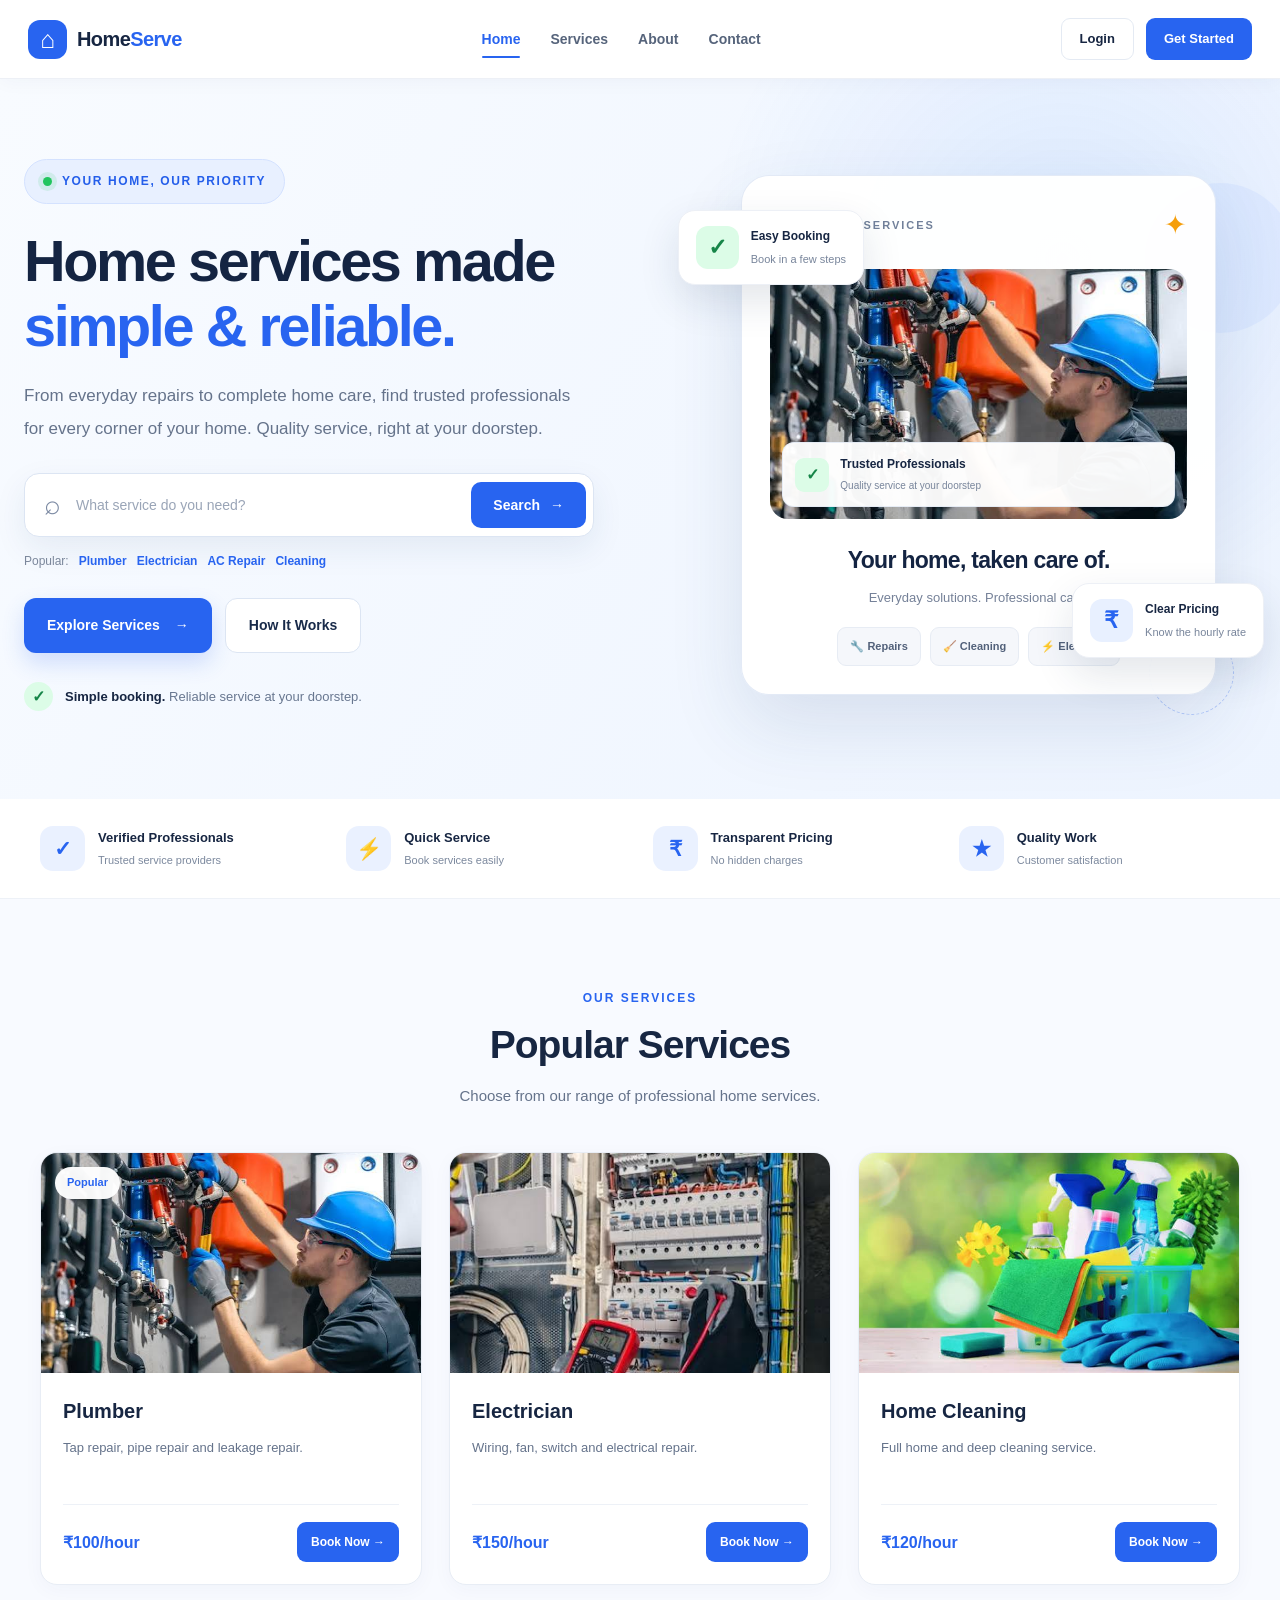
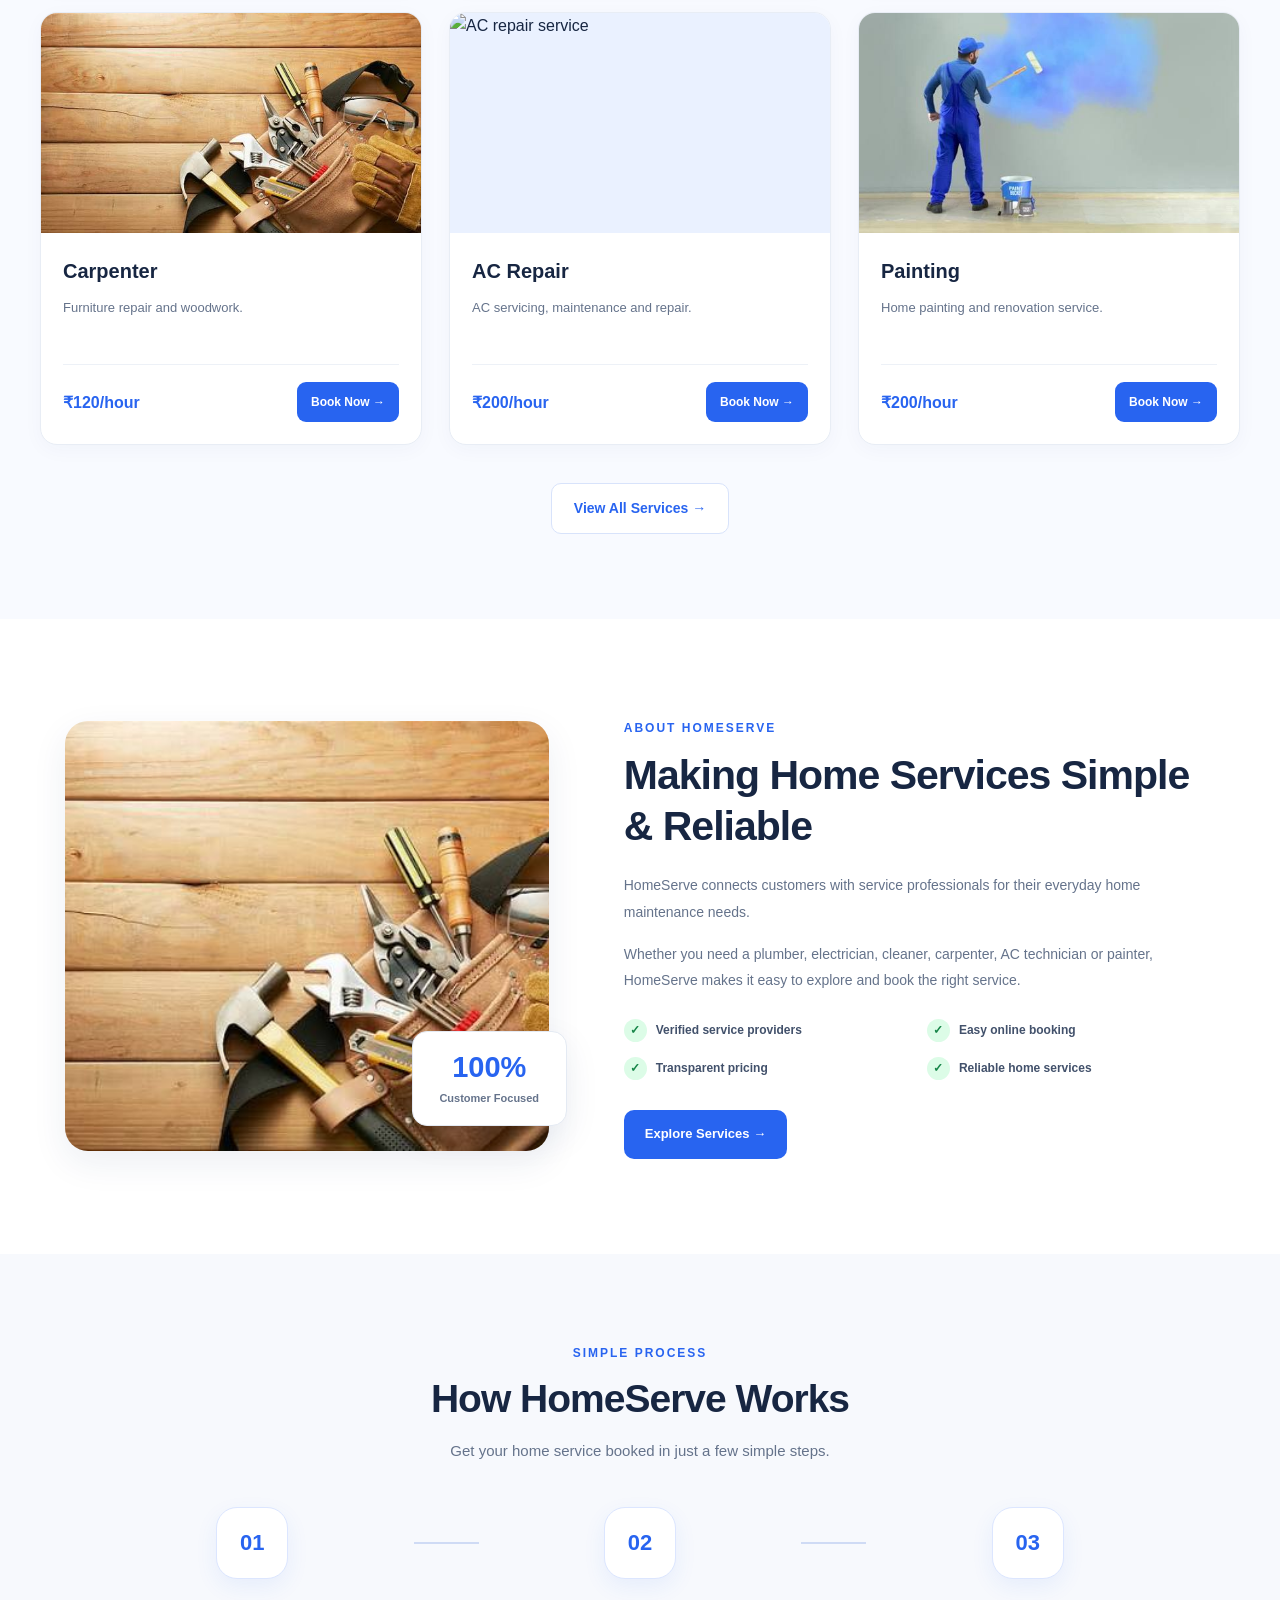
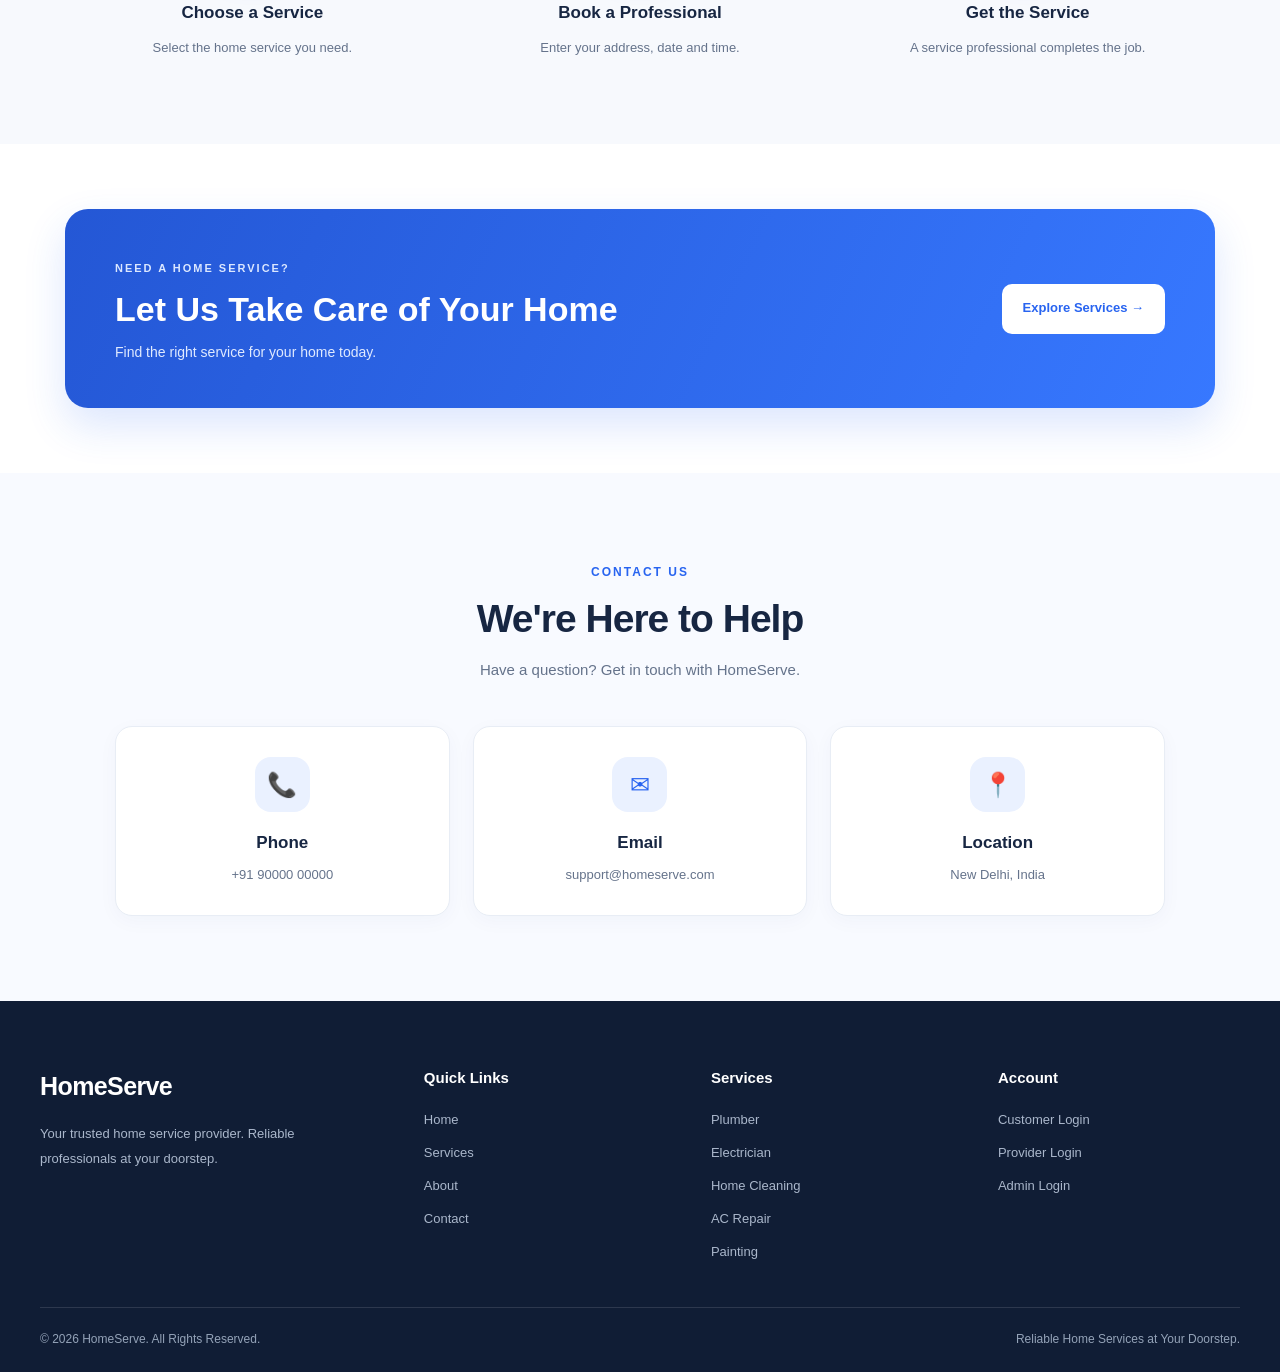
==== commit 60492efd: "Update HomeServe website and admin dashboard" ====
--- a/html/index.html
+++ b/html/index.html
@@ -1,1172 +1,665 @@
 <!DOCTYPE html>
 <html lang="en">
-
 <head>
     <meta charset="UTF-8">
-
     <meta name="viewport" content="width=device-width, initial-scale=1.0">
 
-    <meta
-        name="description"
-        content="HomeServe - Reliable home services at your doorstep. Book trusted professionals for plumbing, electrical, cleaning, AC repair, carpentry and painting."
-    >
-
-    <title>Home Service Provider | Reliable Home Services</title>
-
-    <!-- HOME CSS -->
+    <meta name="description"
+          content="HomeServe provides reliable home services at your doorstep. Find trusted plumbers, electricians, cleaners, AC repair experts, carpenters and painters.">
+
+    <meta name="theme-color" content="#2864f0">
+
+    <title>HomeServe | Reliable Home Services</title>
+
     <link rel="stylesheet" href="../css/home.css">
 </head>
 
-
 <body>
 
-
-    <!-- =====================================================
-         NAVBAR
-    ====================================================== -->
-
-    <header class="navbar">
-
-        <div class="nav-container">
-
-            <!-- LOGO -->
-
-            <a href="index.html" class="logo">
-
-                <span class="logo-icon">⌂</span>
-
-                <span>Home Service Provider</span>
-
+<!-- ================= NAVBAR ================= -->
+
+<header class="navbar">
+    <div class="nav-container">
+
+        <a href="index.html" class="logo">
+            <span class="logo-icon">⌂</span>
+            <span>Home<span class="logo-highlight">Serve</span></span>
+        </a>
+
+        <nav class="nav-menu" id="navMenu">
+            <a href="index.html" class="active">Home</a>
+            <a href="service.html">Services</a>
+            <a href="#about">About</a>
+            <a href="#contact">Contact</a>
+        </nav>
+
+        <div class="nav-buttons">
+            <a href="login.html" class="login-btn">Login</a>
+            <a href="login.html" class="register-btn">Get Started</a>
+        </div>
+
+        <button class="mobile-menu-btn"
+                id="mobileMenuBtn"
+                type="button"
+                aria-label="Toggle navigation"
+                aria-expanded="false">
+            ☰
+        </button>
+
+    </div>
+</header>
+
+
+<main>
+
+<!-- ================= HERO SECTION ================= -->
+
+<section class="hero">
+    <div class="hero-container">
+
+        <div class="hero-content">
+
+            <div class="hero-badge">
+                <span class="badge-dot"></span>
+                YOUR HOME, OUR PRIORITY
+            </div>
+
+            <h1>
+                Home services made
+                <span>simple &amp; reliable.</span>
+            </h1>
+
+            <p class="hero-description">
+                From everyday repairs to complete home care,
+                find trusted professionals for every corner
+                of your home. Quality service, right at your doorstep.
+            </p>
+
+            <!-- SERVICE SEARCH -->
+
+            <form class="hero-search" id="heroSearchForm">
+
+                <span class="search-icon" aria-hidden="true">⌕</span>
+
+                <input
+                    type="search"
+                    id="heroServiceSearch"
+                    placeholder="What service do you need?"
+                    list="homeServiceOptions"
+                    autocomplete="off"
+                    aria-label="Search for a home service"
+                    required
+                >
+
+                <datalist id="homeServiceOptions">
+                    <option value="Plumber"></option>
+                    <option value="Electrician"></option>
+                    <option value="Home Cleaning"></option>
+                    <option value="AC Repair"></option>
+                    <option value="Carpenter"></option>
+                    <option value="Painting"></option>
+                </datalist>
+
+                <button type="submit">
+                    Search <span>→</span>
+                </button>
+
+            </form>
+
+            <p class="search-hint" id="heroSearchMessage">
+                <span>Popular:</span>
+
+                <button type="button" class="quick-service"
+                        data-service="Plumber">Plumber</button>
+
+                <button type="button" class="quick-service"
+                        data-service="Electrician">Electrician</button>
+
+                <button type="button" class="quick-service"
+                        data-service="AC Repair">AC Repair</button>
+
+                <button type="button" class="quick-service"
+                        data-service="Home Cleaning">Cleaning</button>
+            </p>
+
+            <div class="hero-actions">
+                <a href="service.html" class="hero-primary-btn">
+                    Explore Services <span>→</span>
+                </a>
+
+                <a href="#how-it-works" class="hero-secondary-btn">
+                    How It Works
+                </a>
+            </div>
+
+            <div class="hero-promise">
+                <span class="promise-check">✓</span>
+                <p>
+                    <strong>Simple booking.</strong>
+                    Reliable service at your doorstep.
+                </p>
+            </div>
+
+        </div>
+
+
+        <!-- HERO IMAGE -->
+
+        <div class="hero-visual">
+
+            <div class="hero-decoration hero-decoration-one"></div>
+            <div class="hero-decoration hero-decoration-two"></div>
+
+            <div class="hero-visual-card">
+
+                <div class="visual-top">
+                    <span class="visual-eyebrow">HOMESERVE SERVICES</span>
+                    <span class="visual-sparkle">✦</span>
+                </div>
+
+                <div class="hero-main-image">
+                    <img
+                        src="../images/plumber.jpg"
+                        alt="Professional home service expert"
+                    >
+
+                    <div class="image-label">
+                        <span class="image-label-icon">✓</span>
+
+                        <div>
+                            <strong>Trusted Professionals</strong>
+                            <span>Quality service at your doorstep</span>
+                        </div>
+                    </div>
+                </div>
+
+                <div class="visual-caption">
+                    <h2>Your home, taken care of.</h2>
+                    <p>Everyday solutions. Professional care.</p>
+                </div>
+
+                <div class="visual-service-tags">
+                    <span>🔧 Repairs</span>
+                    <span>🧹 Cleaning</span>
+                    <span>⚡ Electrical</span>
+                </div>
+
+            </div>
+
+            <div class="hero-floating-card floating-booking">
+                <div class="floating-icon booking-icon">✓</div>
+                <div>
+                    <strong>Easy Booking</strong>
+                    <span>Book in a few steps</span>
+                </div>
+            </div>
+
+            <div class="hero-floating-card floating-price">
+                <div class="floating-icon price-icon">₹</div>
+                <div>
+                    <strong>Clear Pricing</strong>
+                    <span>Know the hourly rate</span>
+                </div>
+            </div>
+
+        </div>
+
+    </div>
+</section>
+
+
+<!-- ================= TRUST SECTION ================= -->
+
+<section class="trust-section">
+    <div class="trust-container">
+
+        <div class="trust-item">
+            <div class="trust-icon">✓</div>
+            <div>
+                <strong>Verified Professionals</strong>
+                <span>Trusted service providers</span>
+            </div>
+        </div>
+
+        <div class="trust-item">
+            <div class="trust-icon">⚡</div>
+            <div>
+                <strong>Quick Service</strong>
+                <span>Book services easily</span>
+            </div>
+        </div>
+
+        <div class="trust-item">
+            <div class="trust-icon">₹</div>
+            <div>
+                <strong>Transparent Pricing</strong>
+                <span>No hidden charges</span>
+            </div>
+        </div>
+
+        <div class="trust-item">
+            <div class="trust-icon">★</div>
+            <div>
+                <strong>Quality Work</strong>
+                <span>Customer satisfaction</span>
+            </div>
+        </div>
+
+    </div>
+</section>
+
+
+<!-- ================= POPULAR SERVICES ================= -->
+
+<section class="services-section" id="services">
+
+    <div class="section-heading">
+        <span class="section-tag">OUR SERVICES</span>
+        <h2>Popular Services</h2>
+        <p>Choose from our range of professional home services.</p>
+    </div>
+
+    <div class="services-grid">
+
+        <!-- PLUMBER -->
+        <article class="service-card">
+            <div class="service-image">
+                <img src="../images/plumber.jpg" alt="Plumber service" loading="lazy">
+                <span class="service-label">Popular</span>
+            </div>
+
+            <div class="service-content">
+                <h3>Plumber</h3>
+                <p>Tap repair, pipe repair and leakage repair.</p>
+
+                <div class="service-bottom">
+                    <span class="service-price">₹100/hour</span>
+                    <a href="login.html?redirect=booking&service=Plumber"
+                       class="book-btn">Book Now →</a>
+                </div>
+            </div>
+        </article>
+
+        <!-- ELECTRICIAN -->
+        <article class="service-card">
+            <div class="service-image">
+                <img src="../images/electrician.jpg" alt="Electrician service" loading="lazy">
+            </div>
+
+            <div class="service-content">
+                <h3>Electrician</h3>
+                <p>Wiring, fan, switch and electrical repair.</p>
+
+                <div class="service-bottom">
+                    <span class="service-price">₹150/hour</span>
+                    <a href="login.html?redirect=booking&service=Electrician"
+                       class="book-btn">Book Now →</a>
+                </div>
+            </div>
+        </article>
+
+        <!-- CLEANING -->
+        <article class="service-card">
+            <div class="service-image">
+<img src="../images/cleaning.jpeg"
+     alt="Professional home cleaning service"
+     loading="lazy">
+            </div>
+
+            <div class="service-content">
+                <h3>Home Cleaning</h3>
+                <p>Full home and deep cleaning service.</p>
+
+                <div class="service-bottom">
+                    <span class="service-price">₹120/hour</span>
+                    <a href="login.html?redirect=booking&service=Home%20Cleaning"
+                       class="book-btn">Book Now →</a>
+                </div>
+            </div>
+        </article>
+
+        <!-- CARPENTER -->
+        <article class="service-card">
+            <div class="service-image">
+                <img src="../images/carpenter.jpg" alt="Carpenter service" loading="lazy">
+            </div>
+
+            <div class="service-content">
+                <h3>Carpenter</h3>
+                <p>Furniture repair and woodwork.</p>
+
+                <div class="service-bottom">
+                    <span class="service-price">₹120/hour</span>
+                    <a href="login.html?redirect=booking&service=Carpenter"
+                       class="book-btn">Book Now →</a>
+                </div>
+            </div>
+        </article>
+
+        <!-- AC REPAIR -->
+        <article class="service-card">
+            <div class="service-image">
+                <img src="../images/ac-service.jpg" alt="AC repair service" loading="lazy">
+            </div>
+
+            <div class="service-content">
+                <h3>AC Repair</h3>
+                <p>AC servicing, maintenance and repair.</p>
+
+                <div class="service-bottom">
+                    <span class="service-price">₹200/hour</span>
+                    <a href="login.html?redirect=booking&service=AC%20Repair"
+                       class="book-btn">Book Now →</a>
+                </div>
+            </div>
+        </article>
+
+        <!-- PAINTING -->
+        <article class="service-card">
+            <div class="service-image">
+<img src="../images/painter.jpeg"
+     alt="Home painting and wall finishing service"
+     loading="lazy">
+            </div>
+
+            <div class="service-content">
+                <h3>Painting</h3>
+                <p>Home painting and renovation service.</p>
+
+                <div class="service-bottom">
+                    <span class="service-price">₹200/hour</span>
+                    <a href="login.html?redirect=booking&service=Painting"
+                       class="book-btn">Book Now →</a>
+                </div>
+            </div>
+        </article>
+
+    </div>
+
+    <div class="view-all">
+        <a href="service.html">View All Services →</a>
+    </div>
+
+</section>
+
+
+<!-- ================= ABOUT SECTION ================= -->
+
+<section class="about-section" id="about">
+    <div class="about-container">
+
+        <div class="about-image">
+            <img src="../images/carpenter.jpg"
+                 alt="Home service professional"
+                 loading="lazy">
+
+            <div class="experience-card">
+                <strong>100%</strong>
+                <span>Customer Focused</span>
+            </div>
+        </div>
+
+        <div class="about-content">
+            <span class="section-tag">ABOUT HOMESERVE</span>
+
+            <h2>Making Home Services Simple &amp; Reliable</h2>
+
+            <p>
+                HomeServe connects customers with service professionals
+                for their everyday home maintenance needs.
+            </p>
+
+            <p>
+                Whether you need a plumber, electrician, cleaner,
+                carpenter, AC technician or painter, HomeServe makes
+                it easy to explore and book the right service.
+            </p>
+
+            <div class="about-points">
+                <div><span>✓</span> Verified service providers</div>
+                <div><span>✓</span> Easy online booking</div>
+                <div><span>✓</span> Transparent pricing</div>
+                <div><span>✓</span> Reliable home services</div>
+            </div>
+
+            <a href="service.html" class="primary-btn">
+                Explore Services →
             </a>
-
-
-            <!-- NAVIGATION -->
-
-            <nav class="nav-menu">
-
-                <a href="index.html" class="active">
-                    Home
-                </a>
-
-                <a href="service.html">
-                    Services
-                </a>
-
-                <a href="#about">
-                    About
-                </a>
-
-                <a href="#contact">
-                    Contact
-                </a>
-
-            </nav>
-
-
-            <!-- NAV BUTTONS -->
-
-            <div class="nav-buttons">
-
-                <a href="login.html" class="login-btn">
-                    Login
-                </a>
-
-                <a href="login.html" class="register-btn">
-                    Register
-                </a>
-
-            </div>
-
-        </div>
-
-    </header>
-
-
-
-    <!-- =====================================================
-         HERO SECTION
-    ====================================================== -->
-
-    <main>
-
-        <section class="hero">
-
-            <div class="hero-container">
-
-
-                <!-- HERO CONTENT -->
-
-                <div class="hero-content">
-
-                    <span class="hero-badge">
-                        🏠 Trusted Home Services
-                    </span>
-
-
-                    <h1>
-                        Reliable Home Services
-                        <span>
-                            At Your Doorstep
-                        </span>
-                    </h1>
-
-
-                    <p>
-                        Find trusted professionals for all your
-                        home service needs. Fast, reliable and
-                        hassle-free.
-                    </p>
-
-
-                    <!-- SEARCH -->
-
-                    <div class="search-box">
-
-                        <input
-                            type="text"
-                            id="serviceSearch"
-                            placeholder="Search for a service..."
-                            autocomplete="off"
-                        >
-
-                        <button
-                            type="button"
-                            onclick="searchService()"
-                        >
-                            Search
-                        </button>
-
-                    </div>
-
-
-                    <!-- QUICK SERVICES -->
-
-                    <div class="quick-services">
-
-                        <span>Popular:</span>
-
-                        <button onclick="quickSearch('Plumber')">
-                            Plumber
-                        </button>
-
-                        <button onclick="quickSearch('Electrician')">
-                            Electrician
-                        </button>
-
-                        <button onclick="quickSearch('AC Repair')">
-                            AC Repair
-                        </button>
-
-                        <button onclick="quickSearch('Cleaning')">
-                            Cleaning
-                        </button>
-
-                    </div>
-
-                </div>
-
-
-
-                <!-- HERO IMAGE -->
-
-                <div class="hero-image">
-
-                    <div class="hero-image-card">
-
-                        <img
-                            src="../images/plumber.jpg"
-                            alt="Professional HomeServe service provider"
-                        >
-
-                        <div class="hero-image-overlay">
-
-                            <div class="hero-rating">
-                                ⭐ 4.9
-                            </div>
-
-                            <div>
-                                <strong>
-                                    Trusted Professionals
-                                </strong>
-
-                                <span>
-                                    Quality service at your doorstep
-                                </span>
-                            </div>
-
-                        </div>
-
-                    </div>
-
-
-                    <!-- FLOATING CARD -->
-
-                    <div class="floating-card">
-
-                        <div class="floating-icon">
-                            ✓
-                        </div>
-
-                        <div>
-
-                            <strong>
-                                Verified Professionals
-                            </strong>
-
-                            <span>
-                                Safe & Reliable
-                            </span>
-
-                        </div>
-
-                    </div>
-
-                </div>
-
-            </div>
-
-        </section>
-
-
-
-        <!-- =====================================================
-             TRUST SECTION
-        ====================================================== -->
-
-        <section class="trust-section">
-
-            <div class="trust-container">
-
-                <div class="trust-item">
-
-                    <div class="trust-icon">
-                        ✓
-                    </div>
-
-                    <div>
-                        <strong>Verified Professionals</strong>
-                        <span>Trusted service providers</span>
-                    </div>
-
-                </div>
-
-
-                <div class="trust-item">
-
-                    <div class="trust-icon">
-                        ⚡
-                    </div>
-
-                    <div>
-                        <strong>Quick Service</strong>
-                        <span>Book services easily</span>
-                    </div>
-
-                </div>
-
-
-                <div class="trust-item">
-
-                    <div class="trust-icon">
-                        ₹
-                    </div>
-
-                    <div>
-                        <strong>Transparent Pricing</strong>
-                        <span>No hidden charges</span>
-                    </div>
-
-                </div>
-
-
-                <div class="trust-item">
-
-                    <div class="trust-icon">
-                        ★
-                    </div>
-
-                    <div>
-                        <strong>Quality Work</strong>
-                        <span>Customer satisfaction</span>
-                    </div>
-
-                </div>
-
-            </div>
-
-        </section>
-
-
-
-        <!-- =====================================================
-             SERVICES SECTION
-        ====================================================== -->
-
-        <section class="services-section" id="services">
-
-            <div class="section-heading">
-
-                <span class="section-tag">
-                    OUR SERVICES
-                </span>
-
-                <h2>
-                    Popular Services
-                </h2>
-
-                <p>
-                    Choose from our wide range of professional
-                    home services.
-                </p>
-
-            </div>
-
-
-
-            <div class="services-grid">
-
-
-                <!-- PLUMBER -->
-
-                <div class="service-card">
-
-                    <div class="service-image">
-
-                        <img
-                            src="../images/plumber.jpg"
-                            alt="Plumber service"
-                        >
-
-                        <span class="service-label">
-                            Popular
-                        </span>
-
-                    </div>
-
-
-                    <div class="service-content">
-
-                        <h3>
-                            Plumber
-                        </h3>
-
-                        <p>
-                            Tap repair, pipe repair and
-                            leakage repair.
-                        </p>
-
-
-                        <div class="service-bottom">
-
-                            <span class="service-price">
-                                ₹100/hour
-                            </span>
-
-                            <a
-                                href="login.html?redirect=booking"
-                                class="book-btn"
-                            >
-                                Book Now →
-                            </a>
-
-                        </div>
-
-                    </div>
-
-                </div>
-
-
-
-                <!-- ELECTRICIAN -->
-
-                <div class="service-card">
-
-                    <div class="service-image">
-
-                        <img
-                            src="../images/electrician.jpg"
-                            alt="Electrician service"
-                        >
-
-                    </div>
-
-
-                    <div class="service-content">
-
-                        <h3>
-                            Electrician
-                        </h3>
-
-                        <p>
-                            Wiring, fan, switch and electrical
-                            repair.
-                        </p>
-
-
-                        <div class="service-bottom">
-
-                            <span class="service-price">
-                                ₹150/hour
-                            </span>
-
-                            <a
-                                href="login.html?redirect=booking"
-                                class="book-btn"
-                            >
-                                Book Now →
-                            </a>
-
-                        </div>
-
-                    </div>
-
-                </div>
-
-
-
-                <!-- HOME CLEANING -->
-
-                <div class="service-card">
-
-                    <div class="service-image">
-
-                        <img
-                            src="../images/cleaning.jpg"
-                            alt="Home cleaning service"
-                        >
-
-                    </div>
-
-
-                    <div class="service-content">
-
-                        <h3>
-                            Home Cleaning
-                        </h3>
-
-                        <p>
-                            Full home and deep cleaning service.
-                        </p>
-
-
-                        <div class="service-bottom">
-
-                            <span class="service-price">
-                                ₹120/hour
-                            </span>
-
-                            <a
-                                href="login.html?redirect=booking"
-                                class="book-btn"
-                            >
-                                Book Now →
-                            </a>
-
-                        </div>
-
-                    </div>
-
-                </div>
-
-
-
-                <!-- CARPENTER -->
-
-                <div class="service-card">
-
-                    <div class="service-image">
-
-                        <img
-                            src="../images/carpenter.jpg"
-                            alt="Carpenter service"
-                        >
-
-                    </div>
-
-
-                    <div class="service-content">
-
-                        <h3>
-                            Carpenter
-                        </h3>
-
-                        <p>
-                            Furniture repair and woodwork.
-                        </p>
-
-
-                        <div class="service-bottom">
-
-                            <span class="service-price">
-                                ₹180/hour
-                            </span>
-
-                            <a
-                                href="login.html?redirect=booking"
-                                class="book-btn"
-                            >
-                                Book Now →
-                            </a>
-
-                        </div>
-
-                    </div>
-
-                </div>
-
-
-
-                <!-- AC REPAIR -->
-
-                <div class="service-card">
-
-                    <div class="service-image">
-
-                        <img
-                            src="../images/ac-service.jpg"
-                            alt="AC repair service"
-                        >
-
-                    </div>
-
-
-                    <div class="service-content">
-
-                        <h3>
-                            AC Repair
-                        </h3>
-
-                        <p>
-                            AC servicing, maintenance and repair.
-                        </p>
-
-
-                        <div class="service-bottom">
-
-                            <span class="service-price">
-                                ₹200/hour
-                            </span>
-
-                            <a
-                                href="login.html?redirect=booking"
-                                class="book-btn"
-                            >
-                                Book Now →
-                            </a>
-
-                        </div>
-
-                    </div>
-
-                </div>
-
-
-
-                <!-- PAINTING -->
-
-                <div class="service-card">
-
-                    <div class="service-image">
-
-                        <img
-                            src="../images/painter.jpg"
-                            alt="Painting service"
-                        >
-
-                    </div>
-
-
-                    <div class="service-content">
-
-                        <h3>
-                            Painting
-                        </h3>
-
-                        <p>
-                            Home painting and renovation service.
-                        </p>
-
-
-                        <div class="service-bottom">
-
-                            <span class="service-price">
-                                ₹200/hour
-                            </span>
-
-                            <a
-                                href="login.html?redirect=booking"
-                                class="book-btn"
-                            >
-                                Book Now →
-                            </a>
-
-                        </div>
-
-                    </div>
-
-                </div>
-
-
-            </div>
-
-
-            <!-- VIEW ALL -->
-
-            <div class="view-all">
-
-                <a href="service.html">
-                    View All Services →
-                </a>
-
-            </div>
-
-        </section>
-
-
-
-        <!-- =====================================================
-             ABOUT SECTION
-        ====================================================== -->
-
-        <section class="about-section" id="about">
-
-            <div class="about-container">
-
-
-                <div class="about-image">
-
-                    <img
-                        src="../images/carpenter.jpg"
-                        alt="HomeServe professional"
-                    >
-
-                    <div class="experience-card">
-
-                        <strong>
-                            100%
-                        </strong>
-
-                        <span>
-                            Customer Focused
-                        </span>
-
-                    </div>
-
-                </div>
-
-
-
-                <div class="about-content">
-
-                    <span class="section-tag">
-                        ABOUT HOMESERVE
-                    </span>
-
-                    <h2>
-                        Making Home Services
-                        Simple & Reliable
-                    </h2>
-
-                    <p>
-                        HomeServe connects customers with trusted
-                        service professionals for all their home
-                        maintenance needs.
-                    </p>
-
-                    <p>
-                        Whether you need a plumber, electrician,
-                        cleaner, carpenter, AC technician or painter,
-                        HomeServe makes it easy to find and book
-                        the right professional.
-                    </p>
-
-
-                    <div class="about-points">
-
-                        <div>
-                            <span>✓</span>
-                            Verified service providers
-                        </div>
-
-                        <div>
-                            <span>✓</span>
-                            Easy online booking
-                        </div>
-
-                        <div>
-                            <span>✓</span>
-                            Transparent pricing
-                        </div>
-
-                        <div>
-                            <span>✓</span>
-                            Reliable home services
-                        </div>
-
-                    </div>
-
-
-                    <a
-                        href="service.html"
-                        class="primary-btn"
-                    >
-                        Explore Services →
-                    </a>
-
-                </div>
-
-            </div>
-
-        </section>
-
-
-
-        <!-- =====================================================
-             HOW IT WORKS
-        ====================================================== -->
-
-        <section class="how-section">
-
-            <div class="section-heading">
-
-                <span class="section-tag">
-                    SIMPLE PROCESS
-                </span>
-
-                <h2>
-                    How HomeServe Works
-                </h2>
-
-                <p>
-                    Get your home service booked in just a few
-                    simple steps.
-                </p>
-
-            </div>
-
-
-            <div class="steps-container">
-
-
-                <div class="step">
-
-                    <div class="step-number">
-                        01
-                    </div>
-
-                    <h3>
-                        Choose a Service
-                    </h3>
-
-                    <p>
-                        Select the home service you need.
-                    </p>
-
-                </div>
-
-
-                <div class="step-line"></div>
-
-
-                <div class="step">
-
-                    <div class="step-number">
-                        02
-                    </div>
-
-                    <h3>
-                        Book a Professional
-                    </h3>
-
-                    <p>
-                        Enter your address, date and time.
-                    </p>
-
-                </div>
-
-
-                <div class="step-line"></div>
-
-
-                <div class="step">
-
-                    <div class="step-number">
-                        03
-                    </div>
-
-                    <h3>
-                        Get the Service
-                    </h3>
-
-                    <p>
-                        A trusted professional completes the job.
-                    </p>
-
-                </div>
-
-            </div>
-
-        </section>
-
-
-
-        <!-- =====================================================
-             CTA SECTION
-        ====================================================== -->
-
-        <section class="cta-section">
-
-            <div class="cta-container">
-
-                <div>
-
-                    <span>
-                        NEED A HOME SERVICE?
-                    </span>
-
-                    <h2>
-                        Let Us Take Care of Your Home
-                    </h2>
-
-                    <p>
-                        Book a trusted professional today.
-                    </p>
-
-                </div>
-
-
-                <a
-                    href="service.html"
-                    class="cta-button"
-                >
-                    Book a Service →
-                </a>
-
-            </div>
-
-        </section>
-
-
-
-        <!-- =====================================================
-             CONTACT SECTION
-        ====================================================== -->
-
-        <section class="contact-section" id="contact">
-
-            <div class="section-heading">
-
-                <span class="section-tag">
-                    CONTACT US
-                </span>
-
-                <h2>
-                    We're Here to Help
-                </h2>
-
-                <p>
-                    Have a question? Get in touch with HomeServe.
-                </p>
-
-            </div>
-
-
-            <div class="contact-grid">
-
-
-                <div class="contact-card">
-
-                    <div class="contact-icon">
-                        📞
-                    </div>
-
-                    <h3>
-                        Phone
-                    </h3>
-
-                    <p>
-                        +91 90000 00000
-                    </p>
-
-                </div>
-
-
-                <div class="contact-card">
-
-                    <div class="contact-icon">
-                        ✉
-                    </div>
-
-                    <h3>
-                        Email
-                    </h3>
-
-                    <p>
-                        support@homeserve.com
-                    </p>
-
-                </div>
-
-
-                <div class="contact-card">
-
-                    <div class="contact-icon">
-                        📍
-                    </div>
-
-                    <h3>
-                        Location
-                    </h3>
-
-                    <p>
-                        New Delhi, India
-                    </p>
-
-                </div>
-
-            </div>
-
-        </section>
-
-    </main>
-
-
-
-    <!-- =====================================================
-         FOOTER
-    ====================================================== -->
-
-    <footer class="footer">
-
-        <div class="footer-container">
-
-
-            <div class="footer-brand">
-
-                <a href="index.html" class="footer-logo">
-                    HomeServe
-                </a>
-
-                <p>
-                    Your trusted home service provider.
-                    Reliable professionals at your doorstep.
-                </p>
-
-            </div>
-
-
-
-            <div class="footer-links">
-
-                <h3>
-                    Quick Links
-                </h3>
-
-                <a href="index.html">
-                    Home
-                </a>
-
-                <a href="service.html">
-                    Services
-                </a>
-
-                <a href="#about">
-                    About
-                </a>
-
-                <a href="#contact">
-                    Contact
-                </a>
-
-            </div>
-
-
-
-            <div class="footer-links">
-
-                <h3>
-                    Services
-                </h3>
-
-                <a href="service.html">
-                    Plumber
-                </a>
-
-                <a href="service.html">
-                    Electrician
-                </a>
-
-                <a href="service.html">
-                    Home Cleaning
-                </a>
-
-                <a href="service.html">
-                    AC Repair
-                </a>
-
-                <a href="service.html">
-                    Painting
-                </a>
-
-            </div>
-
-
-
-            <div class="footer-links">
-
-                <h3>
-                    Account
-                </h3>
-
-                <a href="login.html">
-                    Customer Login
-                </a>
-
-                <a href="provider-login.html">
-                    Provider Login
-                </a>
-
-                <a href="../admin/login.php">
-                    Admin Login
-                </a>
-
-            </div>
-
-        </div>
-
-
-        <div class="footer-bottom">
+        </div>
+
+    </div>
+</section>
+
+
+<!-- ================= HOW IT WORKS ================= -->
+
+<section class="how-section" id="how-it-works">
+
+    <div class="section-heading">
+        <span class="section-tag">SIMPLE PROCESS</span>
+        <h2>How HomeServe Works</h2>
+        <p>Get your home service booked in just a few simple steps.</p>
+    </div>
+
+    <div class="steps-container">
+
+        <div class="step">
+            <div class="step-number">01</div>
+            <h3>Choose a Service</h3>
+            <p>Select the home service you need.</p>
+        </div>
+
+        <div class="step-line"></div>
+
+        <div class="step">
+            <div class="step-number">02</div>
+            <h3>Book a Professional</h3>
+            <p>Enter your address, date and time.</p>
+        </div>
+
+        <div class="step-line"></div>
+
+        <div class="step">
+            <div class="step-number">03</div>
+            <h3>Get the Service</h3>
+            <p>A service professional completes the job.</p>
+        </div>
+
+    </div>
+</section>
+
+
+<!-- ================= CTA SECTION ================= -->
+
+<section class="cta-section">
+    <div class="cta-container">
+
+        <div>
+            <span>NEED A HOME SERVICE?</span>
+            <h2>Let Us Take Care of Your Home</h2>
+            <p>Find the right service for your home today.</p>
+        </div>
+
+        <a href="service.html" class="cta-button">
+            Explore Services →
+        </a>
+
+    </div>
+</section>
+
+
+<!-- ================= CONTACT SECTION ================= -->
+
+<section class="contact-section" id="contact">
+
+    <div class="section-heading">
+        <span class="section-tag">CONTACT US</span>
+        <h2>We're Here to Help</h2>
+        <p>Have a question? Get in touch with HomeServe.</p>
+    </div>
+
+    <div class="contact-grid">
+
+        <div class="contact-card">
+            <div class="contact-icon">📞</div>
+            <h3>Phone</h3>
+            <p>+91 90000 00000</p>
+        </div>
+
+        <div class="contact-card">
+            <div class="contact-icon">✉</div>
+            <h3>Email</h3>
+            <p>support@homeserve.com</p>
+        </div>
+
+        <div class="contact-card">
+            <div class="contact-icon">📍</div>
+            <h3>Location</h3>
+            <p>New Delhi, India</p>
+        </div>
+
+    </div>
+</section>
+
+</main>
+
+
+<!-- ================= FOOTER ================= -->
+
+<footer class="footer">
+
+    <div class="footer-container">
+
+        <div class="footer-brand">
+            <a href="index.html" class="footer-logo">HomeServe</a>
 
             <p>
-                © 2026 HomeServe. All Rights Reserved.
+                Your trusted home service provider.
+                Reliable professionals at your doorstep.
             </p>
-
-            <p>
-                Reliable Home Services at Your Doorstep.
-            </p>
-
-        </div>
-
-    </footer>
-
-
-
-    <!-- =====================================================
-         JAVASCRIPT
-    ====================================================== -->
-
-    <script>
-
-        /*
-         * SEARCH SERVICE
-         */
-
-        function searchService() {
-
-            const input =
-                document.getElementById("serviceSearch");
-
-            const service =
-                input.value.trim().toLowerCase();
-
-
-            if (service === "") {
-
-                alert("Please enter a service name.");
-
-                return;
-            }
-
-
-            const services = {
-
-                "plumber": "Plumber",
-
-                "plumbing": "Plumber",
-
-                "electrician": "Electrician",
-
-                "electric": "Electrician",
-
-                "cleaning": "Home Cleaning",
-
-                "clean": "Home Cleaning",
-
-                "home cleaning": "Home Cleaning",
-
-                "carpenter": "Carpenter",
-
-                "carpentry": "Carpenter",
-
-                "ac": "AC Repair",
-
-                "ac repair": "AC Repair",
-
-                "air conditioner": "AC Repair",
-
-                "painting": "Painting",
-
-                "painter": "Painting",
-
-                "paint": "Painting"
-
-            };
-
-
-            if (services[service]) {
-
-                window.location.href =
-                    "service.html";
-
-            } else {
-
-                alert(
-                    "Sorry, this service is not available right now."
-                );
-
-            }
-
+        </div>
+
+        <div class="footer-links">
+            <h3>Quick Links</h3>
+            <a href="index.html">Home</a>
+            <a href="service.html">Services</a>
+            <a href="#about">About</a>
+            <a href="#contact">Contact</a>
+        </div>
+
+        <div class="footer-links">
+            <h3>Services</h3>
+            <a href="service.html?service=Plumber">Plumber</a>
+            <a href="service.html?service=Electrician">Electrician</a>
+            <a href="service.html?service=Home%20Cleaning">Home Cleaning</a>
+            <a href="service.html?service=AC%20Repair">AC Repair</a>
+            <a href="service.html?service=Painting">Painting</a>
+        </div>
+
+        <div class="footer-links">
+            <h3>Account</h3>
+            <a href="login.html">Customer Login</a>
+            <a href="provider-login.html">Provider Login</a>
+            <a href="../admin/login.php">Admin Login</a>
+        </div>
+
+    </div>
+
+    <div class="footer-bottom">
+        <p>© 2026 HomeServe. All Rights Reserved.</p>
+        <p>Reliable Home Services at Your Doorstep.</p>
+    </div>
+
+</footer>
+
+
+<!-- ================= JAVASCRIPT ================= -->
+
+<script>
+(function () {
+    const aliases = {
+        "plumber": "Plumber",
+        "plumbing": "Plumber",
+        "electrician": "Electrician",
+        "electric": "Electrician",
+        "electrical": "Electrician",
+        "cleaning": "Home Cleaning",
+        "cleaner": "Home Cleaning",
+        "home cleaning": "Home Cleaning",
+        "deep cleaning": "Home Cleaning",
+        "carpenter": "Carpenter",
+        "carpentry": "Carpenter",
+        "woodwork": "Carpenter",
+        "ac": "AC Repair",
+        "ac repair": "AC Repair",
+        "ac servicing": "AC Repair",
+        "air conditioner": "AC Repair",
+        "painting": "Painting",
+        "painter": "Painting",
+        "paint": "Painting"
+    };
+
+    const searchForm = document.getElementById("heroSearchForm");
+    const searchInput = document.getElementById("heroServiceSearch");
+    const searchMessage = document.getElementById("heroSearchMessage");
+
+    function searchService(value) {
+        const term = (value || searchInput.value).trim().toLowerCase();
+
+        if (!term) {
+            searchMessage.textContent = "Please enter a service name.";
+            searchInput.focus();
+            return;
         }
 
-
-
-        /*
-         * QUICK SEARCH BUTTON
-         */
-
-        function quickSearch(service) {
-
-            document.getElementById("serviceSearch").value =
-                service;
-
-            searchService();
-
+        const service = aliases[term];
+
+        if (service) {
+            window.location.href =
+                "service.html?service=" + encodeURIComponent(service);
+        } else {
+            searchMessage.textContent =
+                "Service not found. Try Plumber, Electrician, Cleaning, AC Repair, Carpenter or Painting.";
         }
-
-
-
-        /*
-         * ENTER KEY SEARCH
-         */
-
-        document
-            .getElementById("serviceSearch")
-            .addEventListener(
-                "keypress",
-                function (event) {
-
-                    if (event.key === "Enter") {
-
-                        searchService();
-
-                    }
-
-                }
-            );
-
-    </script>
-
+    }
+
+    searchForm.addEventListener("submit", function (event) {
+        event.preventDefault();
+        searchService();
+    });
+
+    document.querySelectorAll(".quick-service").forEach(function (button) {
+        button.addEventListener("click", function () {
+            searchInput.value = button.dataset.service;
+            searchService(button.dataset.service);
+        });
+    });
+
+
+    customerForm.addEventListener("submit", function (event) {
+
+    if (!customerForm.checkValidity()) {
+        return;
+    }
+
+    event.preventDefault();
+
+    if (continueBtn.disabled) {
+        return;
+    }
+
+    continueBtn.disabled = true;
+    btnText.textContent = "Sending OTP...";
+    btnSpinner.hidden = false;
+
+    // Show the loading animation for 300ms
+    setTimeout(function () {
+        customerForm.submit();
+    }, 300);
+
+});
+})();
+</script>
 
 </body>
-
 </html>
--- a/css/home.css
+++ b/css/home.css
@@ -1,1751 +1,1970 @@
-/* =========================================================
-   HOMESERVE - HOME PAGE CSS
-========================================================= */
-
-
-/* =========================================================
-   RESET
-========================================================= */
+/* =========================================
+   HOMESERVE - GLOBAL STYLES
+========================================= */
+
+:root {
+    --primary: #2864f0;
+    --primary-dark: #174bc7;
+    --primary-light: #eaf1ff;
+    --heading: #172642;
+    --text: #65738b;
+    --white: #ffffff;
+    --border: #e4eaf3;
+    --background: #f7f9fd;
+    --success: #168548;
+    --shadow: 0 12px 35px rgba(26, 54, 100, 0.08);
+}
 
 * {
-    margin: 0;
-    padding: 0;
     box-sizing: border-box;
 }
-
 
 html {
     scroll-behavior: smooth;
-}
-
+    scroll-padding-top: 90px;
+}
 
 body {
+    margin: 0;
+    color: var(--heading);
+    background: var(--white);
     font-family: Arial, Helvetica, sans-serif;
-    color: #111827;
-    background: #ffffff;
     line-height: 1.6;
 }
 
+img {
+    max-width: 100%;
+}
 
 a {
-    text-decoration: none;
-    color: inherit;
-}
-
-
-img {
-    width: 100%;
-    display: block;
-}
-
+    -webkit-tap-highlight-color: transparent;
+}
 
 button,
 input {
-    font-family: inherit;
-}
-
-
-/* =========================================================
+    font: inherit;
+}
+
+button,
+a {
+    touch-action: manipulation;
+}
+
+button:focus-visible,
+a:focus-visible,
+input:focus-visible {
+    outline: 3px solid rgba(40, 100, 240, 0.35);
+    outline-offset: 3px;
+}
+
+section {
+    scroll-margin-top: 80px;
+}
+
+
+/* =========================================
    NAVBAR
-========================================================= */
+========================================= */
 
 .navbar {
-    width: 100%;
-    background: #ffffff;
-    border-bottom: 1px solid #e5e7eb;
     position: sticky;
     top: 0;
     z-index: 1000;
-}
-
+
+    width: 100%;
+    background: rgba(255, 255, 255, 0.97);
+    border-bottom: 1px solid #edf0f6;
+
+    box-shadow: 0 3px 18px rgba(22, 43, 78, 0.035);
+    backdrop-filter: blur(12px);
+}
 
 .nav-container {
-    max-width: 1400px;
-    margin: auto;
-    padding: 0 50px;
-    height: 72px;
+    width: 100%;
+    max-width: 1280px;
+    min-height: 78px;
+
+    margin: 0 auto;
+    padding: 0 28px;
 
     display: flex;
     align-items: center;
     justify-content: space-between;
-}
-
-
-/* LOGO */
+    gap: 25px;
+}
 
 .logo {
-    display: flex;
-    align-items: center;
-    gap: 8px;
-
-    font-size: 30px;
+    display: inline-flex;
+    align-items: center;
+    gap: 10px;
+
+    color: var(--heading);
+    text-decoration: none;
+    white-space: nowrap;
+
+    font-size: 20px;
     font-weight: 800;
-    color: #2563eb;
-}
-
+    letter-spacing: -0.6px;
+}
 
 .logo-icon {
-    font-size: 30px;
-    font-weight: bold;
-}
-
-
-/* NAV MENU */
+    display: flex;
+    align-items: center;
+    justify-content: center;
+
+    width: 39px;
+    height: 39px;
+
+    color: var(--white);
+    background: var(--primary);
+    border-radius: 12px;
+
+    font-size: 25px;
+    font-weight: 700;
+}
+
+.logo-highlight {
+    color: var(--primary);
+}
 
 .nav-menu {
     display: flex;
     align-items: center;
-    gap: 38px;
-}
-
+    gap: 30px;
+}
 
 .nav-menu a {
-    font-size: 16px;
-    font-weight: 600;
-    color: #374151;
-
-    transition: 0.25s ease;
-}
-
+    position: relative;
+
+    padding: 10px 0;
+
+    color: #56647b;
+    text-decoration: none;
+
+    font-size: 14px;
+    font-weight: 650;
+
+    transition: color 0.2s;
+}
 
 .nav-menu a:hover,
 .nav-menu a.active {
-    color: #2563eb;
-}
-
-
-/* NAV BUTTONS */
+    color: var(--primary);
+}
+
+.nav-menu a.active::after {
+    position: absolute;
+    right: 0;
+    bottom: 2px;
+    left: 0;
+
+    height: 2px;
+
+    background: var(--primary);
+    border-radius: 2px;
+    content: "";
+}
 
 .nav-buttons {
     display: flex;
     align-items: center;
     gap: 12px;
 }
-
 
 .login-btn,
 .register-btn {
-    padding: 11px 25px;
+    display: inline-flex;
+    align-items: center;
+    justify-content: center;
+
+    min-height: 42px;
+    padding: 0 18px;
+
     border-radius: 9px;
-
-    font-size: 16px;
-    font-weight: 700;
-
-    transition: 0.25s ease;
-}
-
+    text-decoration: none;
+
+    font-size: 13px;
+    font-weight: 750;
+
+    transition: 0.2s;
+}
 
 .login-btn {
-    border: 2px solid #2563eb;
-    color: #2563eb;
-    background: #ffffff;
-}
-
+    color: var(--heading);
+    border: 1px solid var(--border);
+    background: var(--white);
+}
 
 .login-btn:hover {
-    background: #eff6ff;
-}
-
+    background: var(--background);
+}
 
 .register-btn {
-    background: #2563eb;
-    color: #ffffff;
-}
-
+    color: var(--white);
+    background: var(--primary);
+}
 
 .register-btn:hover {
-    background: #1d4ed8;
-    transform: translateY(-2px);
-}
-
-
-/* =========================================================
-   HERO
-========================================================= */
+    background: var(--primary-dark);
+    transform: translateY(-1px);
+}
+
+.mobile-menu-btn {
+    display: none;
+
+    width: 42px;
+    height: 42px;
+
+    color: var(--heading);
+    background: var(--white);
+    border: 1px solid var(--border);
+    border-radius: 10px;
+
+    font-size: 22px;
+    cursor: pointer;
+}
+
+
+/* =========================================
+   HERO SECTION
+========================================= */
 
 .hero {
+    position: relative;
+    overflow: hidden;
+
+    padding: 76px 24px 84px;
+
     background:
-        linear-gradient(
-            135deg,
-            #eff6ff,
-            #dbeafe
-        );
-
-    padding: 75px 0 85px;
-}
-
+        radial-gradient(
+            circle at 83% 25%,
+            rgba(59, 130, 246, 0.12),
+            transparent 30%
+        ),
+        linear-gradient(120deg, #f8fbff 0%, #edf4ff 100%);
+}
 
 .hero-container {
-    max-width: 1400px;
-    margin: auto;
-    padding: 0 50px;
+    width: 100%;
+    max-width: 1240px;
+    margin: 0 auto;
 
     display: grid;
-    grid-template-columns: 1fr 1fr;
-    align-items: center;
-
-    gap: 70px;
-}
-
-
-/* HERO CONTENT */
+    grid-template-columns: 1.05fr 0.95fr;
+    align-items: center;
+    gap: 65px;
+}
 
 .hero-content {
+    position: relative;
+    z-index: 2;
+    min-width: 0;
+}
+
+.hero-badge {
+    display: inline-flex;
+    align-items: center;
+    gap: 10px;
+
+    padding: 12px 18px;
+    margin-bottom: 25px;
+
+    color: #245eea;
+    background: #e8f0ff;
+    border: 1px solid #d4e2ff;
+    border-radius: 50px;
+
+    font-size: 12px;
+    font-weight: 800;
+    letter-spacing: 1.6px;
+}
+
+.badge-dot {
+    width: 9px;
+    height: 9px;
+    flex-shrink: 0;
+
+    background: #22c55e;
+    border-radius: 50%;
+
+    box-shadow: 0 0 0 5px rgba(34, 197, 94, 0.12);
+}
+
+.hero-content h1 {
     max-width: 650px;
-}
-
-
-.hero-badge {
-    display: inline-block;
-
-    background: #ffffff;
-    color: #2563eb;
-
-    padding: 8px 16px;
-
-    border-radius: 50px;
+    margin: 0 0 22px;
+
+    color: #142442;
+
+    font-size: clamp(38px, 4.5vw, 64px);
+    font-weight: 800;
+    line-height: 1.12;
+    letter-spacing: -2.4px;
+}
+
+.hero-content h1 span {
+    display: block;
+    color: var(--primary);
+}
+
+.hero-description {
+    max-width: 560px;
+    margin: 0 0 28px;
+
+    color: var(--text);
+    font-size: 17px;
+    line-height: 1.9;
+}
+
+
+/* HERO SEARCH */
+
+.hero-search {
+    display: flex;
+    align-items: center;
+    gap: 10px;
+
+    width: 100%;
+    max-width: 570px;
+    min-height: 64px;
+    padding: 7px;
+
+    background: var(--white);
+    border: 1px solid #dce5f3;
+    border-radius: 15px;
+
+    box-shadow: 0 12px 32px rgba(29, 61, 115, 0.08);
+
+    transition: border-color 0.25s, box-shadow 0.25s;
+}
+
+.hero-search:focus-within {
+    border-color: var(--primary);
+    box-shadow: 0 0 0 4px rgba(40, 100, 240, 0.10);
+}
+
+.search-icon {
+    padding-left: 12px;
+    color: #7c8aa3;
+    font-size: 28px;
+    line-height: 1;
+}
+
+.hero-search input {
+    width: 100%;
+    min-width: 0;
+    height: 45px;
+    padding: 0 5px;
+
+    color: var(--heading);
+    background: transparent;
+    border: none;
+    outline: none;
+
+    font-size: 14px;
+}
+
+.hero-search input::placeholder {
+    color: #9aa5b7;
+}
+
+.hero-search button {
+    display: inline-flex;
+    align-items: center;
+    justify-content: center;
+    gap: 10px;
+
+    min-height: 46px;
+    padding: 0 22px;
+    flex-shrink: 0;
+
+    color: var(--white);
+    background: var(--primary);
+    border: none;
+    border-radius: 10px;
 
     font-size: 14px;
     font-weight: 700;
 
-    margin-bottom: 20px;
-
-    box-shadow: 0 4px 15px rgba(37, 99, 235, 0.08);
-}
-
-
-.hero h1 {
-    font-size: 60px;
-    line-height: 1.08;
+    cursor: pointer;
+    transition: background 0.2s, transform 0.2s;
+}
+
+.hero-search button:hover {
+    background: var(--primary-dark);
+    transform: translateY(-1px);
+}
+
+
+/* QUICK SEARCH */
+
+.search-hint {
+    display: flex;
+    flex-wrap: wrap;
+    align-items: center;
+    gap: 10px;
+
+    margin: 15px 0 27px;
+
+    color: #7b879b;
+    font-size: 12px;
+}
+
+.quick-service {
+    padding: 0;
+
+    color: var(--primary);
+    background: transparent;
+    border: none;
+
+    font-size: 12px;
+    font-weight: 700;
+    cursor: pointer;
+}
+
+.quick-service:hover {
+    color: var(--primary-dark);
+    text-decoration: underline;
+}
+
+
+/* HERO BUTTONS */
+
+.hero-actions {
+    display: flex;
+    flex-wrap: wrap;
+    gap: 13px;
+}
+
+.hero-primary-btn,
+.hero-secondary-btn {
+    display: inline-flex;
+    align-items: center;
+    justify-content: center;
+    gap: 15px;
+
+    min-height: 55px;
+    padding: 0 23px;
+
+    border-radius: 12px;
+    text-decoration: none;
+
+    font-size: 14px;
+    font-weight: 750;
+
+    transition: transform 0.25s, box-shadow 0.25s, background 0.25s;
+}
+
+.hero-primary-btn {
+    color: var(--white);
+    background: var(--primary);
+    box-shadow: 0 10px 22px rgba(40, 100, 240, 0.19);
+}
+
+.hero-primary-btn:hover {
+    background: var(--primary-dark);
+    transform: translateY(-3px);
+    box-shadow: 0 14px 26px rgba(40, 100, 240, 0.25);
+}
+
+.hero-secondary-btn {
+    color: #192b4a;
+    background: var(--white);
+    border: 1px solid #dce5f3;
+}
+
+.hero-secondary-btn:hover {
+    background: #f4f7ff;
+    transform: translateY(-3px);
+}
+
+.hero-promise {
+    display: flex;
+    align-items: center;
+    gap: 12px;
+
+    margin-top: 29px;
+}
+
+.promise-check {
+    display: flex;
+    align-items: center;
+    justify-content: center;
+
+    width: 29px;
+    height: 29px;
+    flex-shrink: 0;
+
+    color: var(--success);
+    background: #dcfce7;
+    border-radius: 50%;
+
     font-weight: 800;
-
-    color: #111827;
-
-    margin-bottom: 25px;
-}
-
-
-.hero h1 span {
+}
+
+.hero-promise p {
+    margin: 0;
+    color: #687790;
+    font-size: 13px;
+    line-height: 1.7;
+}
+
+.hero-promise strong {
+    color: var(--heading);
+}
+
+
+/* HERO IMAGE CARD */
+
+.hero-visual {
+    position: relative;
+    min-width: 0;
+    padding: 20px 15px;
+}
+
+.hero-visual-card {
+    position: relative;
+    z-index: 1;
+
+    max-width: 475px;
+    margin: 0 auto;
+    padding: 28px;
+
+    background: rgba(255, 255, 255, 0.96);
+    border: 1px solid rgba(222, 231, 245, 0.85);
+    border-radius: 28px;
+
+    box-shadow: 0 30px 75px rgba(36, 65, 112, 0.12);
+}
+
+.visual-top {
+    display: flex;
+    align-items: center;
+    justify-content: space-between;
+
+    margin-bottom: 22px;
+}
+
+.visual-eyebrow {
+    color: #71809a;
+    font-size: 11px;
+    font-weight: 800;
+    letter-spacing: 2px;
+}
+
+.visual-sparkle {
+    color: #f59e0b;
+    font-size: 27px;
+}
+
+.hero-main-image {
+    position: relative;
+    height: 250px;
+    overflow: hidden;
+
+    background: #eaf1ff;
+    border-radius: 18px;
+}
+
+.hero-main-image img {
     display: block;
-    color: #2563eb;
-}
-
-
-.hero-content > p {
-    font-size: 19px;
-    color: #4b5563;
-
-    max-width: 580px;
-
-    margin-bottom: 32px;
-}
-
-
-/* SEARCH */
-
-.search-box {
-    width: 100%;
-    max-width: 600px;
-
-    display: flex;
-
-    background: #ffffff;
-
-    border: 1px solid #d1d5db;
-
-    border-radius: 12px;
-
-    overflow: hidden;
-
-    box-shadow: 0 8px 25px rgba(0, 0, 0, 0.06);
-}
-
-
-.search-box input {
-    flex: 1;
-
-    border: none;
-    outline: none;
-
-    padding: 18px 20px;
-
-    font-size: 16px;
-
-    color: #111827;
-}
-
-
-.search-box input::placeholder {
-    color: #9ca3af;
-}
-
-
-.search-box button {
-    border: none;
-
-    background: #2563eb;
-    color: #ffffff;
-
-    padding: 0 32px;
-
-    font-size: 16px;
-    font-weight: 700;
-
-    cursor: pointer;
-
-    transition: 0.25s ease;
-}
-
-
-.search-box button:hover {
-    background: #1d4ed8;
-}
-
-
-/* QUICK SERVICES */
-
-.quick-services {
-    display: flex;
-    align-items: center;
-    flex-wrap: wrap;
-
-    gap: 9px;
-
-    margin-top: 18px;
-}
-
-
-.quick-services span {
-    color: #6b7280;
-    font-size: 14px;
-}
-
-
-.quick-services button {
-    border: none;
-
-    background: transparent;
-
-    color: #2563eb;
-
-    font-size: 14px;
-    font-weight: 600;
-
-    cursor: pointer;
-}
-
-
-.quick-services button:hover {
-    text-decoration: underline;
-}
-
-
-/* HERO IMAGE */
-
-.hero-image {
-    position: relative;
-
-    min-height: 470px;
-
-    display: flex;
-    align-items: center;
-    justify-content: center;
-}
-
-
-.hero-image-card {
-    width: 100%;
-    max-width: 570px;
-
-    height: 470px;
-
-    border-radius: 24px;
-
-    overflow: hidden;
-
-    position: relative;
-
-    box-shadow:
-        0 25px 60px rgba(30, 64, 175, 0.18);
-}
-
-
-.hero-image-card img {
     width: 100%;
     height: 100%;
-
     object-fit: cover;
-}
-
-
-.hero-image-overlay {
+
+    transition: transform 0.5s ease;
+}
+
+.hero-visual-card:hover .hero-main-image img {
+    transform: scale(1.045);
+}
+
+.image-label {
     position: absolute;
-
-    left: 20px;
-    right: 20px;
-    bottom: 20px;
-
-    background: rgba(255, 255, 255, 0.95);
-
-    border-radius: 14px;
-
-    padding: 15px 18px;
-
-    display: flex;
-    align-items: center;
-    gap: 15px;
-
-    box-shadow: 0 8px 25px rgba(0, 0, 0, 0.12);
-}
-
-
-.hero-rating {
-    background: #fef3c7;
-    color: #92400e;
-
-    padding: 9px 12px;
-
+    right: 12px;
+    bottom: 12px;
+    left: 12px;
+
+    display: flex;
+    align-items: center;
+    gap: 11px;
+
+    padding: 12px;
+
+    background: rgba(255, 255, 255, 0.96);
+    border: 1px solid rgba(228, 234, 244, 0.9);
+    border-radius: 12px;
+
+    box-shadow: 0 8px 25px rgba(15, 35, 70, 0.10);
+}
+
+.image-label-icon {
+    display: flex;
+    align-items: center;
+    justify-content: center;
+
+    width: 34px;
+    height: 34px;
+    flex-shrink: 0;
+
+    color: var(--success);
+    background: #dcfce7;
     border-radius: 9px;
 
-    font-weight: 700;
-}
-
-
-.hero-image-overlay strong {
+    font-weight: 900;
+}
+
+.image-label strong,
+.image-label div span {
     display: block;
-
-    font-size: 15px;
-
-    color: #111827;
-}
-
-
-.hero-image-overlay span {
+}
+
+.image-label strong {
+    color: var(--heading);
+    font-size: 12px;
+}
+
+.image-label div span {
+    margin-top: 4px;
+    color: #78859b;
+    font-size: 10px;
+}
+
+.visual-caption {
+    padding: 23px 0 18px;
+    text-align: center;
+}
+
+.visual-caption h2 {
+    margin: 0 0 9px;
+
+    color: #142442;
+    font-size: 23px;
+    font-weight: 800;
+    letter-spacing: -0.7px;
+}
+
+.visual-caption p {
+    margin: 0;
+    color: #758198;
+    font-size: 13px;
+    line-height: 1.6;
+}
+
+.visual-service-tags {
+    display: flex;
+    flex-wrap: wrap;
+    justify-content: center;
+    gap: 9px;
+}
+
+.visual-service-tags span {
+    padding: 10px 12px;
+
+    color: #52617a;
+    background: #f5f7fb;
+    border: 1px solid #e7ecf4;
+    border-radius: 9px;
+
+    font-size: 11px;
+    font-weight: 650;
+}
+
+
+/* FLOATING HERO CARDS */
+
+.hero-floating-card {
+    position: absolute;
+    z-index: 3;
+
+    display: flex;
+    align-items: center;
+    gap: 12px;
+
+    padding: 15px 17px;
+
+    background: var(--white);
+    border: 1px solid #edf0f6;
+    border-radius: 17px;
+
+    box-shadow: 0 16px 40px rgba(25, 48, 85, 0.12);
+
+    animation: heroFloat 4s ease-in-out infinite;
+}
+
+.floating-booking {
+    top: 55px;
+    left: -24px;
+}
+
+.floating-price {
+    right: -8px;
+    bottom: 57px;
+    animation-delay: -2s;
+}
+
+.floating-icon {
+    display: flex;
+    align-items: center;
+    justify-content: center;
+
+    width: 43px;
+    height: 43px;
+    flex-shrink: 0;
+
+    border-radius: 12px;
+    font-size: 23px;
+    font-weight: 800;
+}
+
+.booking-icon {
+    color: var(--success);
+    background: #dcfce7;
+}
+
+.price-icon {
+    color: var(--primary);
+    background: #e8f0ff;
+}
+
+.hero-floating-card strong,
+.hero-floating-card div span {
     display: block;
-
-    color: #6b7280;
-
-    font-size: 13px;
-}
-
-
-/* FLOATING CARD */
-
-.floating-card {
+    white-space: nowrap;
+}
+
+.hero-floating-card strong {
+    margin-bottom: 5px;
+    color: var(--heading);
+    font-size: 12px;
+}
+
+.hero-floating-card div span {
+    color: #78859b;
+    font-size: 11px;
+}
+
+.hero-decoration {
     position: absolute;
-
-    right: -15px;
-    top: 45px;
-
-    background: #ffffff;
-
-    padding: 15px 20px;
-
-    border-radius: 14px;
-
-    display: flex;
-    align-items: center;
-
-    gap: 12px;
-
-    box-shadow:
-        0 12px 35px rgba(0, 0, 0, 0.12);
-
-    z-index: 2;
-}
-
-
-.floating-icon {
-    width: 40px;
-    height: 40px;
-
     border-radius: 50%;
-
-    background: #dcfce7;
-    color: #16a34a;
-
+    pointer-events: none;
+}
+
+.hero-decoration-one {
+    top: 5%;
+    right: -7%;
+    width: 150px;
+    height: 150px;
+    background: rgba(91, 144, 255, 0.08);
+}
+
+.hero-decoration-two {
+    right: 4%;
+    bottom: 0;
+    width: 85px;
+    height: 85px;
+    border: 1px dashed rgba(40, 100, 240, 0.3);
+}
+
+@keyframes heroFloat {
+    0%, 100% {
+        transform: translateY(0);
+    }
+
+    50% {
+        transform: translateY(-7px);
+    }
+}
+
+
+/* =========================================
+   TRUST SECTION
+========================================= */
+
+.trust-section {
+    position: relative;
+    z-index: 4;
+
+    padding: 27px 24px;
+
+    background: var(--white);
+    border-bottom: 1px solid #edf1f7;
+}
+
+.trust-container {
+    max-width: 1200px;
+    margin: 0 auto;
+
+    display: grid;
+    grid-template-columns: repeat(4, minmax(0, 1fr));
+    gap: 25px;
+}
+
+.trust-item {
+    display: flex;
+    align-items: center;
+    gap: 13px;
+    min-width: 0;
+}
+
+.trust-icon {
     display: flex;
     align-items: center;
     justify-content: center;
 
-    font-weight: bold;
-    font-size: 20px;
-}
-
-
-.floating-card strong {
-    display: block;
-
-    font-size: 14px;
-}
-
-
-.floating-card span {
-    display: block;
-
-    color: #6b7280;
-
-    font-size: 12px;
-}
-
-
-/* =========================================================
-   TRUST SECTION
-========================================================= */
-
-.trust-section {
-    background: #ffffff;
-
-    border-bottom: 1px solid #e5e7eb;
-}
-
-
-.trust-container {
-    max-width: 1250px;
-
-    margin: auto;
-
-    padding: 25px 30px;
-
-    display: grid;
-
-    grid-template-columns:
-        repeat(4, 1fr);
-
-    gap: 30px;
-}
-
-
-.trust-item {
-    display: flex;
-    align-items: center;
-
-    gap: 13px;
-}
-
-
-.trust-icon {
-    width: 42px;
-    height: 42px;
-
-    border-radius: 50%;
-
-    background: #eff6ff;
-    color: #2563eb;
-
-    display: flex;
-    align-items: center;
-    justify-content: center;
-
-    font-size: 18px;
-    font-weight: 700;
-}
-
-
-.trust-item strong {
-    display: block;
-
-    font-size: 14px;
-}
-
-
+    width: 45px;
+    height: 45px;
+    flex-shrink: 0;
+
+    color: var(--primary);
+    background: var(--primary-light);
+    border-radius: 13px;
+
+    font-size: 21px;
+    font-weight: 800;
+}
+
+.trust-item strong,
 .trust-item span {
     display: block;
-
-    color: #6b7280;
-
+}
+
+.trust-item strong {
+    margin-bottom: 4px;
+    color: var(--heading);
+    font-size: 13px;
+}
+
+.trust-item span {
+    color: #7c899e;
+    font-size: 11px;
+}
+
+
+/* =========================================
+   SECTION HEADINGS
+========================================= */
+
+.section-heading {
+    max-width: 700px;
+    margin: 0 auto 43px;
+    padding: 0 18px;
+    text-align: center;
+}
+
+.section-tag {
+    display: inline-block;
+    margin-bottom: 12px;
+
+    color: var(--primary);
     font-size: 12px;
-}
-
-
-/* =========================================================
-   COMMON SECTION HEADING
-========================================================= */
-
-.section-heading {
-    text-align: center;
-
-    max-width: 700px;
-
-    margin: 0 auto 45px;
-}
-
-
-.section-tag {
-    color: #2563eb;
-
-    font-size: 13px;
-
     font-weight: 800;
-
-    letter-spacing: 1.5px;
-
-    display: inline-block;
-
-    margin-bottom: 8px;
-}
-
+    letter-spacing: 2px;
+}
 
 .section-heading h2 {
-    font-size: 42px;
-
-    line-height: 1.2;
-
-    margin-bottom: 12px;
-
-    color: #111827;
-}
-
+    margin: 0 0 13px;
+
+    color: var(--heading);
+    font-size: clamp(29px, 4vw, 39px);
+    font-weight: 800;
+    line-height: 1.25;
+    letter-spacing: -1px;
+}
 
 .section-heading p {
-    font-size: 17px;
-
-    color: #6b7280;
-}
-
-
-/* =========================================================
-   SERVICES
-========================================================= */
+    margin: 0;
+
+    color: var(--text);
+    font-size: 15px;
+    line-height: 1.8;
+}
+
+
+/* =========================================
+   SERVICES SECTION
+========================================= */
 
 .services-section {
-    padding: 90px 50px;
-    background: #ffffff;
-}
-
+    padding: 85px 24px;
+    background: #f8faff;
+}
 
 .services-grid {
-    max-width: 1300px;
-
-    margin: auto;
+    width: 100%;
+    max-width: 1200px;
+    margin: 0 auto;
 
     display: grid;
-
-    grid-template-columns:
-        repeat(3, 1fr);
-
-    gap: 25px;
-}
-
+    grid-template-columns: repeat(3, minmax(0, 1fr));
+    gap: 27px;
+}
 
 .service-card {
-    background: #ffffff;
-
-    border: 1px solid #e5e7eb;
-
-    border-radius: 18px;
-
+    min-width: 0;
     overflow: hidden;
 
-    transition:
-        transform 0.3s ease,
-        box-shadow 0.3s ease;
-}
-
+    background: var(--white);
+    border: 1px solid #e8edf5;
+    border-radius: 17px;
+
+    box-shadow: 0 5px 20px rgba(26, 54, 100, 0.035);
+
+    transition: transform 0.25s, box-shadow 0.25s, border-color 0.25s;
+}
 
 .service-card:hover {
-    transform: translateY(-7px);
-
-    box-shadow:
-        0 18px 40px rgba(0, 0, 0, 0.10);
-}
-
-
-/* SERVICE IMAGE */
+    transform: translateY(-6px);
+    border-color: #d5e2ff;
+    box-shadow: 0 18px 38px rgba(26, 54, 100, 0.10);
+}
 
 .service-image {
+    position: relative;
     height: 220px;
-
-    position: relative;
-
     overflow: hidden;
-
-    background: #f3f4f6;
-}
-
+    background: #eaf1ff;
+}
 
 .service-image img {
+    display: block;
     width: 100%;
     height: 100%;
-
     object-fit: cover;
 
     transition: transform 0.4s ease;
 }
 
-
 .service-card:hover .service-image img {
-    transform: scale(1.06);
-}
-
+    transform: scale(1.05);
+}
 
 .service-label {
     position: absolute;
-
     top: 14px;
     left: 14px;
 
-    background: #2563eb;
-
-    color: #ffffff;
-
-    padding: 6px 11px;
-
-    border-radius: 20px;
+    padding: 7px 12px;
+
+    color: var(--primary);
+    background: rgba(255, 255, 255, 0.96);
+    border-radius: 30px;
 
     font-size: 11px;
-
-    font-weight: 700;
-}
-
-
-/* SERVICE CONTENT */
+    font-weight: 800;
+}
 
 .service-content {
     padding: 22px;
 }
 
-
 .service-content h3 {
-    font-size: 23px;
-
-    margin-bottom: 8px;
-}
-
-
-.service-content p {
-    color: #6b7280;
-
+    margin: 0 0 9px;
+    color: var(--heading);
+    font-size: 20px;
+    font-weight: 800;
+}
+
+.service-content > p {
+    min-height: 48px;
+    margin: 0 0 20px;
+
+    color: var(--text);
+    font-size: 13px;
+    line-height: 1.8;
+}
+
+.service-bottom {
+    display: flex;
+    align-items: center;
+    justify-content: space-between;
+    flex-wrap: wrap;
+    gap: 12px;
+
+    padding-top: 17px;
+    border-top: 1px solid #edf1f7;
+}
+
+.service-price {
+    color: var(--primary);
+    font-size: 16px;
+    font-weight: 800;
+}
+
+.book-btn {
+    display: inline-flex;
+    align-items: center;
+    justify-content: center;
+
+    min-height: 40px;
+    padding: 0 14px;
+
+    color: var(--white);
+    background: var(--primary);
+    border-radius: 9px;
+
+    text-decoration: none;
+    font-size: 12px;
+    font-weight: 750;
+
+    transition: background 0.2s, transform 0.2s;
+}
+
+.book-btn:hover {
+    background: var(--primary-dark);
+    transform: translateY(-2px);
+}
+
+.view-all {
+    margin-top: 38px;
+    text-align: center;
+}
+
+.view-all a {
+    display: inline-flex;
+    align-items: center;
+    gap: 10px;
+
+    padding: 13px 22px;
+
+    color: var(--primary);
+    background: var(--white);
+    border: 1px solid #d8e3fb;
+    border-radius: 10px;
+
+    text-decoration: none;
     font-size: 14px;
-
-    min-height: 45px;
-
-    margin-bottom: 20px;
-}
-
-
-.service-bottom {
-    display: flex;
-
-    align-items: center;
-    justify-content: space-between;
-
-    gap: 10px;
-}
-
-
-.service-price {
-    color: #2563eb;
-
-    font-size: 16px;
-
-    font-weight: 800;
-}
-
-
-.book-btn {
-    background: #2563eb;
-
-    color: #ffffff;
-
-    padding: 10px 15px;
-
-    border-radius: 8px;
-
-    font-size: 13px;
-
-    font-weight: 700;
-
-    transition: 0.25s ease;
-}
-
-
-.book-btn:hover {
-    background: #1d4ed8;
-}
-
-
-/* VIEW ALL */
-
-.view-all {
-    text-align: center;
-
-    margin-top: 45px;
-}
-
-
-.view-all a {
-    display: inline-block;
-
-    color: #2563eb;
-
-    border: 2px solid #2563eb;
-
-    padding: 12px 25px;
-
-    border-radius: 9px;
-
-    font-weight: 700;
-
-    transition: 0.25s ease;
-}
-
+    font-weight: 750;
+
+    transition: 0.2s;
+}
 
 .view-all a:hover {
-    background: #2563eb;
-
-    color: #ffffff;
-}
-
-
-/* =========================================================
-   ABOUT
-========================================================= */
+    color: var(--white);
+    background: var(--primary);
+    border-color: var(--primary);
+}
+
+
+/* =========================================
+   ABOUT SECTION
+========================================= */
 
 .about-section {
-    background: #f8fafc;
-
-    padding: 100px 50px;
-}
-
+    padding: 95px 24px;
+    background: var(--white);
+}
 
 .about-container {
-    max-width: 1250px;
-
-    margin: auto;
+    width: 100%;
+    max-width: 1150px;
+    margin: 0 auto;
 
     display: grid;
-
-    grid-template-columns: 1fr 1fr;
-
-    gap: 80px;
-
-    align-items: center;
-}
-
+    grid-template-columns: 0.9fr 1.1fr;
+    align-items: center;
+    gap: 75px;
+}
 
 .about-image {
     position: relative;
-}
-
-
-.about-image img {
-    height: 470px;
-
+    min-width: 0;
+}
+
+.about-image > img {
+    display: block;
+    width: 100%;
+    height: 430px;
     object-fit: cover;
 
-    border-radius: 22px;
-
-    box-shadow:
-        0 20px 50px rgba(0, 0, 0, 0.12);
-}
-
+    background: #eaf1ff;
+    border-radius: 23px;
+    box-shadow: var(--shadow);
+}
 
 .experience-card {
     position: absolute;
-
+    right: -18px;
     bottom: 25px;
-    right: -25px;
-
-    background: #2563eb;
-
-    color: #ffffff;
-
-    padding: 20px 25px;
-
-    border-radius: 14px;
-
-    text-align: center;
-
-    box-shadow:
-        0 12px 30px rgba(37, 99, 235, 0.3);
-}
-
+
+    display: flex;
+    flex-direction: column;
+    align-items: center;
+
+    min-width: 155px;
+    padding: 18px;
+
+    background: var(--white);
+    border: 1px solid var(--border);
+    border-radius: 15px;
+    box-shadow: var(--shadow);
+}
 
 .experience-card strong {
-    display: block;
-
-    font-size: 30px;
-}
-
+    color: var(--primary);
+    font-size: 29px;
+    line-height: 1.2;
+}
 
 .experience-card span {
+    margin-top: 5px;
+    color: var(--text);
+    font-size: 11px;
+    font-weight: 650;
+}
+
+.about-content h2 {
+    margin: 0 0 20px;
+
+    color: var(--heading);
+    font-size: clamp(30px, 3.5vw, 41px);
+    font-weight: 800;
+    line-height: 1.25;
+    letter-spacing: -1px;
+}
+
+.about-content > p {
+    margin: 0 0 15px;
+
+    color: var(--text);
+    font-size: 14px;
+    line-height: 1.9;
+}
+
+.about-points {
+    display: grid;
+    grid-template-columns: repeat(2, minmax(0, 1fr));
+    gap: 15px;
+    margin: 25px 0 30px;
+}
+
+.about-points div {
+    display: flex;
+    align-items: center;
+    gap: 9px;
+
+    color: #42516b;
+    font-size: 12px;
+    font-weight: 650;
+}
+
+.about-points div span {
+    display: inline-flex;
+    align-items: center;
+    justify-content: center;
+
+    width: 23px;
+    height: 23px;
+    flex-shrink: 0;
+
+    color: var(--success);
+    background: #dcfce7;
+    border-radius: 50%;
+
+    font-weight: 800;
+}
+
+.primary-btn {
+    display: inline-flex;
+    align-items: center;
+    justify-content: center;
+    gap: 12px;
+
+    min-height: 49px;
+    padding: 0 21px;
+
+    color: var(--white);
+    background: var(--primary);
+    border-radius: 10px;
+
+    text-decoration: none;
     font-size: 13px;
-}
-
-
-.about-content h2 {
-    font-size: 43px;
-
-    line-height: 1.15;
-
-    margin-bottom: 20px;
-}
-
-
-.about-content p {
-    color: #6b7280;
-
-    font-size: 16px;
-
-    margin-bottom: 15px;
-}
-
-
-.about-points {
-    margin: 25px 0;
-}
-
-
-.about-points div {
-    margin-bottom: 12px;
-
-    font-size: 15px;
-
-    font-weight: 600;
-}
-
-
-.about-points span {
-    color: #16a34a;
-
-    margin-right: 8px;
-
-    font-weight: bold;
-}
-
-
-.primary-btn {
-    display: inline-block;
-
-    background: #2563eb;
-
-    color: #ffffff;
-
-    padding: 13px 22px;
-
-    border-radius: 9px;
-
-    font-weight: 700;
-
-    transition: 0.25s ease;
-}
-
+    font-weight: 750;
+
+    transition: background 0.2s, transform 0.2s;
+}
 
 .primary-btn:hover {
-    background: #1d4ed8;
-
+    background: var(--primary-dark);
     transform: translateY(-2px);
 }
 
 
-/* =========================================================
+/* =========================================
    HOW IT WORKS
-========================================================= */
+========================================= */
 
 .how-section {
-    padding: 90px 50px;
-
-    background: #ffffff;
-}
-
+    padding: 85px 24px;
+    background: #f7f9fd;
+}
 
 .steps-container {
     max-width: 1050px;
-
-    margin: auto;
-
-    display: flex;
-
-    align-items: center;
-
+    margin: 0 auto;
+
+    display: flex;
+    align-items: flex-start;
     justify-content: center;
-}
-
+    gap: 24px;
+}
 
 .step {
+    flex: 1;
+    min-width: 0;
     text-align: center;
-
-    max-width: 260px;
-}
-
+}
 
 .step-number {
-    width: 70px;
-    height: 70px;
-
-    margin: auto auto 18px;
-
-    border-radius: 50%;
-
-    background: #eff6ff;
-
-    color: #2563eb;
-
-    border: 2px solid #bfdbfe;
-
     display: flex;
     align-items: center;
     justify-content: center;
 
-    font-size: 18px;
-
+    width: 72px;
+    height: 72px;
+    margin: 0 auto 20px;
+
+    color: var(--primary);
+    background: var(--white);
+    border: 1px solid #dce6ff;
+    border-radius: 21px;
+
+    box-shadow: 0 8px 22px rgba(40, 100, 240, 0.08);
+
+    font-size: 22px;
     font-weight: 800;
 }
 
-
 .step h3 {
-    font-size: 18px;
-
-    margin-bottom: 8px;
-}
-
+    margin: 0 0 10px;
+    color: var(--heading);
+    font-size: 17px;
+}
 
 .step p {
-    color: #6b7280;
-
+    margin: 0;
+    color: var(--text);
+    font-size: 13px;
+    line-height: 1.8;
+}
+
+.step-line {
+    width: 65px;
+    height: 2px;
+    flex-shrink: 0;
+    margin-top: 35px;
+
+    background: #cfdbf5;
+}
+
+
+/* =========================================
+   CTA SECTION
+========================================= */
+
+.cta-section {
+    padding: 65px 24px;
+    background: var(--white);
+}
+
+.cta-container {
+    max-width: 1150px;
+    margin: 0 auto;
+    padding: 45px 50px;
+
+    display: flex;
+    align-items: center;
+    justify-content: space-between;
+    gap: 30px;
+
+    color: var(--white);
+    background: linear-gradient(115deg, #2457d5, #3778ff);
+    border-radius: 23px;
+
+    box-shadow: 0 18px 42px rgba(40, 100, 240, 0.16);
+}
+
+.cta-container > div > span {
+    display: inline-block;
+    margin-bottom: 9px;
+
+    color: #dbe7ff;
+    font-size: 11px;
+    font-weight: 800;
+    letter-spacing: 2px;
+}
+
+.cta-container h2 {
+    margin: 0 0 10px;
+    color: var(--white);
+    font-size: clamp(24px, 3vw, 34px);
+    line-height: 1.3;
+}
+
+.cta-container p {
+    margin: 0;
+    color: #e0eaff;
     font-size: 14px;
 }
 
-
-.step-line {
-    width: 100px;
-
-    height: 2px;
-
-    background: #bfdbfe;
-
-    margin: 0 20px;
-}
-
-
-/* =========================================================
-   CTA
-========================================================= */
-
-.cta-section {
-    padding: 70px 50px;
-}
-
-
-.cta-container {
-    max-width: 1200px;
-
-    margin: auto;
-
-    background:
-        linear-gradient(
-            135deg,
-            #2563eb,
-            #1d4ed8
-        );
-
-    color: #ffffff;
-
-    border-radius: 22px;
-
-    padding: 50px 60px;
-
-    display: flex;
-
-    align-items: center;
-
-    justify-content: space-between;
-
-    gap: 30px;
-}
-
-
-.cta-container > div > span {
-    font-size: 12px;
-
+.cta-button {
+    display: inline-flex;
+    align-items: center;
+    justify-content: center;
+    gap: 10px;
+
+    min-height: 50px;
+    padding: 0 21px;
+    flex-shrink: 0;
+
+    color: var(--primary);
+    background: var(--white);
+    border-radius: 10px;
+
+    text-decoration: none;
+    font-size: 13px;
     font-weight: 800;
 
-    letter-spacing: 1.5px;
-
-    opacity: 0.8;
-}
-
-
-.cta-container h2 {
-    font-size: 35px;
-
-    margin: 7px 0;
-}
-
-
-.cta-container p {
-    opacity: 0.9;
-}
-
-
-.cta-button {
-    background: #ffffff;
-
-    color: #2563eb;
-
-    padding: 14px 23px;
-
-    border-radius: 9px;
-
-    font-weight: 800;
-
-    white-space: nowrap;
-
-    transition: 0.25s ease;
-}
-
+    transition: transform 0.2s, box-shadow 0.2s;
+}
 
 .cta-button:hover {
-    transform: translateY(-2px);
-
-    box-shadow:
-        0 10px 25px rgba(0, 0, 0, 0.15);
-}
-
-
-/* =========================================================
-   CONTACT
-========================================================= */
+    transform: translateY(-3px);
+    box-shadow: 0 10px 20px rgba(10, 32, 82, 0.18);
+}
+
+
+/* =========================================
+   CONTACT SECTION
+========================================= */
 
 .contact-section {
-    padding: 90px 50px;
-
-    background: #f8fafc;
-}
-
+    padding: 85px 24px;
+    background: #f8faff;
+}
 
 .contact-grid {
-    max-width: 1000px;
-
-    margin: auto;
+    max-width: 1050px;
+    margin: 0 auto;
 
     display: grid;
-
-    grid-template-columns:
-        repeat(3, 1fr);
-
-    gap: 25px;
-}
-
+    grid-template-columns: repeat(3, minmax(0, 1fr));
+    gap: 23px;
+}
 
 .contact-card {
-    background: #ffffff;
-
-    border: 1px solid #e5e7eb;
-
-    border-radius: 16px;
-
-    padding: 30px;
-
+    padding: 30px 20px;
     text-align: center;
-}
-
+
+    background: var(--white);
+    border: 1px solid #e8edf5;
+    border-radius: 17px;
+
+    box-shadow: 0 5px 20px rgba(26, 54, 100, 0.035);
+
+    transition: transform 0.25s, box-shadow 0.25s;
+}
+
+.contact-card:hover {
+    transform: translateY(-5px);
+    box-shadow: var(--shadow);
+}
 
 .contact-icon {
+    display: flex;
+    align-items: center;
+    justify-content: center;
+
     width: 55px;
     height: 55px;
-
-    margin: 0 auto 15px;
-
-    background: #eff6ff;
-
-    border-radius: 50%;
-
-    display: flex;
-    align-items: center;
-    justify-content: center;
-
-    font-size: 23px;
-}
-
+    margin: 0 auto 17px;
+
+    color: var(--primary);
+    background: var(--primary-light);
+    border-radius: 16px;
+
+    font-size: 24px;
+}
 
 .contact-card h3 {
-    margin-bottom: 6px;
-}
-
+    margin: 0 0 8px;
+    color: var(--heading);
+    font-size: 17px;
+}
 
 .contact-card p {
-    color: #6b7280;
-
-    font-size: 14px;
-}
-
-
-/* =========================================================
+    margin: 0;
+    overflow-wrap: anywhere;
+
+    color: var(--text);
+    font-size: 13px;
+}
+
+
+/* =========================================
    FOOTER
-========================================================= */
+========================================= */
 
 .footer {
-    background: #111827;
-
-    color: #ffffff;
-
-    padding: 65px 50px 20px;
-}
-
+    padding: 65px 24px 0;
+    color: #cbd5e5;
+    background: #101d35;
+}
 
 .footer-container {
-    max-width: 1250px;
-
-    margin: auto;
+    max-width: 1200px;
+    margin: 0 auto 45px;
 
     display: grid;
-
-    grid-template-columns:
-        2fr 1fr 1fr 1fr;
-
-    gap: 50px;
-
-    padding-bottom: 45px;
-}
-
+    grid-template-columns: 1.4fr 1fr 1fr 1fr;
+    gap: 45px;
+}
 
 .footer-logo {
-    font-size: 27px;
-
+    display: inline-block;
+    margin-bottom: 16px;
+
+    color: var(--white);
+    text-decoration: none;
+
+    font-size: 25px;
     font-weight: 800;
-
-    color: #60a5fa;
-}
-
+    letter-spacing: -0.6px;
+}
 
 .footer-brand p {
-    color: #9ca3af;
-
-    max-width: 320px;
-
-    margin-top: 15px;
-
-    font-size: 14px;
-}
-
+    max-width: 280px;
+    margin: 0;
+
+    color: #aab7cb;
+    font-size: 13px;
+    line-height: 1.9;
+}
 
 .footer-links {
     display: flex;
-
     flex-direction: column;
-
-    gap: 10px;
-}
-
+    align-items: flex-start;
+    gap: 12px;
+}
 
 .footer-links h3 {
-    font-size: 16px;
-
-    margin-bottom: 8px;
-}
-
+    margin: 0 0 8px;
+    color: var(--white);
+    font-size: 15px;
+}
 
 .footer-links a {
-    color: #9ca3af;
-
-    font-size: 14px;
-
-    transition: 0.2s ease;
-}
-
+    color: #aab7cb;
+    text-decoration: none;
+    font-size: 13px;
+
+    transition: color 0.2s;
+}
 
 .footer-links a:hover {
-    color: #60a5fa;
-}
-
+    color: #80a8ff;
+}
 
 .footer-bottom {
-    max-width: 1250px;
-
-    margin: auto;
-
-    padding-top: 20px;
-
-    border-top: 1px solid #374151;
-
-    display: flex;
-
+    max-width: 1200px;
+    margin: 0 auto;
+    padding: 22px 0;
+
+    display: flex;
     justify-content: space-between;
-
     gap: 20px;
 
-    color: #9ca3af;
-
+    border-top: 1px solid rgba(255, 255, 255, 0.12);
+}
+
+.footer-bottom p {
+    margin: 0;
+    color: #94a3b8;
     font-size: 12px;
 }
 
 
-/* =========================================================
-   RESPONSIVE - TABLET
-========================================================= */
+/* =========================================
+   RESPONSIVE: TABLETS
+========================================= */
 
 @media (max-width: 1000px) {
-
     .nav-container {
-        padding: 0 25px;
-    }
-
+        gap: 15px;
+        padding: 0 20px;
+    }
 
     .nav-menu {
+        gap: 18px;
+    }
+
+    .hero {
+        padding: 65px 22px;
+    }
+
+    .hero-container {
+        grid-template-columns: 1fr 0.9fr;
+        gap: 35px;
+    }
+
+    .hero-content h1 {
+        font-size: clamp(36px, 5vw, 50px);
+        letter-spacing: -1.8px;
+    }
+
+    .hero-visual-card {
+        padding: 20px;
+    }
+
+    .hero-main-image {
+        height: 210px;
+    }
+
+    .trust-container {
+        grid-template-columns: repeat(2, minmax(0, 1fr));
+        gap: 25px;
+    }
+
+    .services-grid {
         gap: 20px;
     }
 
+    .service-image {
+        height: 190px;
+    }
+
+    .service-content {
+        padding: 18px;
+    }
+
+    .about-container {
+        gap: 45px;
+    }
+
+    .footer-container {
+        gap: 30px;
+    }
+}
+
+
+/* =========================================
+   RESPONSIVE: MOBILE NAVIGATION
+========================================= */
+
+@media (max-width: 760px) {
+    .nav-container {
+        position: relative;
+        min-height: 70px;
+        padding: 0 16px;
+        gap: 10px;
+    }
+
+    .logo {
+        font-size: 17px;
+        gap: 8px;
+    }
+
+    .logo-icon {
+        width: 35px;
+        height: 35px;
+        font-size: 22px;
+    }
+
+    .nav-buttons {
+        margin-left: auto;
+        gap: 7px;
+    }
+
+    .login-btn,
+    .register-btn {
+        min-height: 37px;
+        padding: 0 10px;
+        font-size: 11px;
+    }
+
+    .mobile-menu-btn {
+        display: inline-flex;
+        align-items: center;
+        justify-content: center;
+        flex-shrink: 0;
+    }
+
+    .nav-menu {
+        position: absolute;
+        top: calc(100% + 1px);
+        right: 0;
+        left: 0;
+
+        display: none;
+        flex-direction: column;
+        align-items: stretch;
+        gap: 0;
+
+        padding: 10px 18px 15px;
+
+        background: var(--white);
+        border-bottom: 1px solid var(--border);
+        box-shadow: 0 15px 25px rgba(20, 40, 75, 0.08);
+    }
+
+    .nav-menu.nav-open {
+        display: flex;
+    }
+
+    .nav-menu a {
+        padding: 13px 5px;
+        border-bottom: 1px solid #f0f3f8;
+    }
+
+    .nav-menu a:last-child {
+        border-bottom: none;
+    }
+
+    .nav-menu a.active::after {
+        display: none;
+    }
+
+    .hero {
+        padding: 48px 18px 60px;
+    }
 
     .hero-container {
         grid-template-columns: 1fr;
-
-        text-align: center;
-
-        gap: 45px;
-    }
-
-
-    .hero-content {
-        max-width: 800px;
-        margin: auto;
-    }
-
-
-    .hero-content > p {
-        margin-left: auto;
-        margin-right: auto;
-    }
-
-
-    .search-box {
-        margin: auto;
-    }
-
-
-    .quick-services {
-        justify-content: center;
-    }
-
-
-    .hero-image {
+        gap: 50px;
+    }
+
+    .hero-content h1 {
         max-width: 600px;
-
+        font-size: clamp(37px, 8vw, 53px);
+        letter-spacing: -1.7px;
+    }
+
+    .hero-description {
+        font-size: 15px;
+        line-height: 1.8;
+    }
+
+    .hero-search {
+        min-height: 59px;
+    }
+
+    .hero-search button {
+        padding: 0 15px;
+    }
+
+    .hero-visual {
         width: 100%;
-
-        margin: auto;
-    }
-
-
-    .services-grid {
-        grid-template-columns:
-            repeat(2, 1fr);
-    }
-
-
-    .about-container {
-        grid-template-columns: 1fr;
-
-        gap: 50px;
-    }
-
-
-    .about-image {
-        max-width: 600px;
-
-        margin: auto;
-    }
-
-
-    .about-content {
-        max-width: 700px;
-
-        margin: auto;
-    }
-
-
-    .trust-container {
-        grid-template-columns:
-            repeat(2, 1fr);
-    }
-
-
-    .footer-container {
-        grid-template-columns:
-            repeat(2, 1fr);
-    }
-
-}
-
-
-/* =========================================================
-   RESPONSIVE - MOBILE
-========================================================= */
-
-@media (max-width: 700px) {
-
-    .navbar {
-        position: relative;
-    }
-
-
-    .nav-container {
-        height: auto;
-
-        padding: 18px 20px;
-
-        flex-direction: column;
-
-        gap: 18px;
-    }
-
-
-    .nav-menu {
-        gap: 15px;
-
-        flex-wrap: wrap;
-
-        justify-content: center;
-    }
-
-
-    .nav-menu a {
-        font-size: 14px;
-    }
-
-
-    .logo {
-        font-size: 26px;
-    }
-
-
-    .hero {
-        padding: 55px 20px 65px;
-    }
-
-
-    .hero-container {
-        padding: 0;
-    }
-
-
-    .hero h1 {
-        font-size: 42px;
-    }
-
-
-    .hero-content > p {
-        font-size: 16px;
-    }
-
-
-    .search-box {
-        flex-direction: column;
-
-        border-radius: 10px;
-    }
-
-
-    .search-box input {
-        padding: 16px;
-    }
-
-
-    .search-box button {
-        padding: 14px;
-    }
-
-
-    .hero-image-card {
-        height: 350px;
-    }
-
-
-    .floating-card {
-        right: 5px;
-
-        top: 15px;
-
-        padding: 10px 13px;
-    }
-
-
-    .trust-container {
-        grid-template-columns: 1fr;
-
-        padding: 25px 20px;
-    }
-
+        max-width: 520px;
+        margin: 0 auto;
+        padding: 10px 6px 28px;
+    }
+
+    .hero-visual-card {
+        padding: 20px;
+    }
+
+    .hero-main-image {
+        height: 250px;
+    }
+
+    .floating-booking {
+        top: 30px;
+        left: -4px;
+    }
+
+    .floating-price {
+        right: -3px;
+        bottom: 35px;
+    }
+
+    .hero-floating-card {
+        gap: 9px;
+        padding: 11px;
+    }
+
+    .floating-icon {
+        width: 36px;
+        height: 36px;
+    }
+
+    .hero-floating-card strong {
+        font-size: 11px;
+    }
+
+    .hero-floating-card div span {
+        font-size: 10px;
+    }
 
     .services-section,
     .about-section,
     .how-section,
     .contact-section {
-        padding: 70px 20px;
-    }
-
+        padding: 65px 18px;
+    }
+
+    .services-grid {
+        grid-template-columns: repeat(2, minmax(0, 1fr));
+        gap: 18px;
+    }
+
+    .service-image {
+        height: 180px;
+    }
+
+    .service-content h3 {
+        font-size: 18px;
+    }
+
+    .service-bottom {
+        align-items: flex-start;
+        flex-direction: column;
+    }
+
+    .book-btn {
+        width: 100%;
+    }
+
+    .about-container {
+        grid-template-columns: 1fr;
+        gap: 40px;
+    }
+
+    .about-image {
+        max-width: 550px;
+        width: 100%;
+        margin: 0 auto;
+    }
+
+    .about-image > img {
+        height: 350px;
+    }
+
+    .experience-card {
+        right: 12px;
+    }
+
+    .steps-container {
+        flex-direction: column;
+        align-items: center;
+        gap: 20px;
+    }
+
+    .step {
+        width: 100%;
+        max-width: 350px;
+    }
+
+    .step-line {
+        width: 2px;
+        height: 35px;
+        margin: 0;
+    }
+
+    .cta-container {
+        align-items: flex-start;
+        flex-direction: column;
+        padding: 35px 25px;
+    }
+
+    .contact-grid {
+        grid-template-columns: 1fr;
+        max-width: 450px;
+    }
+
+    .footer-container {
+        grid-template-columns: repeat(2, minmax(0, 1fr));
+        gap: 35px 25px;
+    }
+}
+
+
+/* =========================================
+   RESPONSIVE: SMALL MOBILE
+========================================= */
+
+@media (max-width: 420px) {
+    .nav-container {
+        padding: 0 10px;
+    }
+
+    .logo {
+        font-size: 15px;
+    }
+
+    .nav-buttons {
+        gap: 5px;
+    }
+
+    .login-btn,
+    .register-btn {
+        padding: 0 8px;
+        font-size: 10px;
+    }
+
+    .mobile-menu-btn {
+        width: 36px;
+        height: 36px;
+    }
+
+    .hero {
+        padding-right: 14px;
+        padding-left: 14px;
+    }
+
+    .hero-badge {
+        padding: 10px 13px;
+        font-size: 10px;
+        letter-spacing: 1.3px;
+    }
+
+    .hero-content h1 {
+        font-size: 36px;
+    }
+
+    .hero-search {
+        gap: 4px;
+    }
+
+    .search-icon {
+        padding-left: 6px;
+    }
+
+    .hero-search input {
+        font-size: 12px;
+    }
+
+    .hero-search button {
+        gap: 5px;
+        padding: 0 11px;
+        font-size: 12px;
+    }
+
+    .hero-actions {
+        flex-direction: column;
+    }
+
+    .hero-primary-btn,
+    .hero-secondary-btn {
+        width: 100%;
+    }
+
+    .hero-visual-card {
+        padding: 15px;
+        border-radius: 20px;
+    }
+
+    .hero-main-image {
+        height: 200px;
+    }
+
+    .visual-caption h2 {
+        font-size: 19px;
+    }
+
+    .hero-floating-card {
+        padding: 9px;
+    }
+
+    .floating-booking {
+        left: -2px;
+    }
+
+    .floating-price {
+        right: -2px;
+    }
+
+    .trust-section {
+        padding: 25px 15px;
+    }
+
+    .trust-container {
+        gap: 20px 12px;
+    }
+
+    .trust-item {
+        align-items: flex-start;
+        gap: 8px;
+    }
+
+    .trust-icon {
+        width: 35px;
+        height: 35px;
+        border-radius: 10px;
+        font-size: 17px;
+    }
+
+    .trust-item strong {
+        font-size: 11px;
+    }
+
+    .trust-item span {
+        font-size: 10px;
+        line-height: 1.5;
+    }
+
+    .services-section,
+    .about-section,
+    .how-section,
+    .contact-section {
+        padding-right: 14px;
+        padding-left: 14px;
+    }
 
     .services-grid {
         grid-template-columns: 1fr;
-    }
-
-
-    .section-heading h2 {
-        font-size: 34px;
-    }
-
-
-    .about-content h2 {
-        font-size: 34px;
-    }
-
-
-    .about-image img {
-        height: 350px;
-    }
-
-
-    .experience-card {
-        right: 10px;
-
-        bottom: 15px;
-    }
-
-
-    .steps-container {
-        flex-direction: column;
-
-        gap: 20px;
-    }
-
-
-    .step-line {
-        width: 2px;
-
-        height: 45px;
-
-        margin: 0;
-    }
-
-
-    .cta-section {
-        padding: 50px 20px;
-    }
-
-
-    .cta-container {
-        padding: 35px 25px;
-
-        flex-direction: column;
-
-        align-items: flex-start;
-    }
-
-
-    .cta-container h2 {
-        font-size: 29px;
-    }
-
-
-    .contact-grid {
+        gap: 22px;
+    }
+
+    .service-image {
+        height: 220px;
+    }
+
+    .service-bottom {
+        flex-direction: row;
+        align-items: center;
+    }
+
+    .book-btn {
+        width: auto;
+    }
+
+    .about-points {
         grid-template-columns: 1fr;
     }
 
+    .about-image > img {
+        height: 280px;
+    }
 
     .footer {
-        padding: 50px 25px 20px;
-    }
-
+        padding-right: 16px;
+        padding-left: 16px;
+    }
 
     .footer-container {
-        grid-template-columns: 1fr;
-
-        gap: 35px;
-    }
-
+        grid-template-columns: 1fr 1fr;
+        gap: 30px 18px;
+    }
 
     .footer-bottom {
         flex-direction: column;
-
-        text-align: center;
-    }
-
-}
-/* =========================================================
-   HOMESERVE - FINAL PROFESSIONAL POLISH
-========================================================= */
-
-body {
-    overflow-x: hidden;
-}
-
-/* Smooth buttons */
-button,
-a {
-    -webkit-tap-highlight-color: transparent;
-}
-
-/* Navbar premium look */
-.navbar {
-    box-shadow: 0 2px 12px rgba(15, 23, 42, 0.04);
-}
-
-.logo {
-    letter-spacing: -0.5px;
-}
-
-.nav-menu a {
-    position: relative;
-}
-
-.nav-menu a::after {
-    content: "";
-    position: absolute;
-    left: 0;
-    bottom: -8px;
-    width: 0;
-    height: 2px;
-    background: #2563eb;
-    transition: width 0.25s ease;
-}
-
-.nav-menu a:hover::after,
-.nav-menu a.active::after {
-    width: 100%;
-}
-
-/* Hero improvement */
-.hero {
-    position: relative;
-    overflow: hidden;
-}
-
-.hero::before {
-    content: "";
-    position: absolute;
-    width: 350px;
-    height: 350px;
-    border-radius: 50%;
-    background: rgba(255, 255, 255, 0.35);
-    top: -160px;
-    left: -120px;
-    pointer-events: none;
-}
-
-.hero-container {
-    position: relative;
-    z-index: 1;
-}
-
-/* Hero image hover */
-.hero-image-card {
-    transition: transform 0.35s ease, box-shadow 0.35s ease;
-}
-
-.hero-image-card:hover {
-    transform: translateY(-5px);
-    box-shadow: 0 30px 65px rgba(30, 64, 175, 0.22);
-}
-
-/* Search focus */
-.search-box:focus-within {
-    border-color: #2563eb;
-    box-shadow: 0 0 0 4px rgba(37, 99, 235, 0.10);
-}
-
-/* Trust cards */
-.trust-item {
-    transition: transform 0.25s ease;
-}
-
-.trust-item:hover {
-    transform: translateY(-3px);
-}
-
-/* Service cards */
-.service-card {
-    position: relative;
-}
-
-.service-card:hover {
-    border-color: #bfdbfe;
-    transform: translateY(-8px);
-}
-
-/* Book button */
-.book-btn {
-    box-shadow: 0 5px 12px rgba(37, 99, 235, 0.18);
-}
-
-.book-btn:hover {
-    transform: translateY(-2px);
-    box-shadow: 0 8px 18px rgba(37, 99, 235, 0.25);
-}
-
-/* Section headings */
-.section-heading h2,
-.about-content h2 {
-    letter-spacing: -1px;
-}
-
-/* About image */
-.about-image img {
-    transition: transform 0.4s ease;
-}
-
-.about-image:hover img {
-    transform: scale(1.02);
-}
-
-/* Step cards */
-.step {
-    transition: transform 0.25s ease;
-}
-
-.step:hover {
-    transform: translateY(-5px);
-}
-
-.step-number {
-    transition: 0.25s ease;
-}
-
-.step:hover .step-number {
-    background: #2563eb;
-    color: #ffffff;
-    border-color: #2563eb;
-}
-
-/* Better focus accessibility */
-a:focus-visible,
-button:focus-visible,
-input:focus-visible {
-    outline: 3px solid rgba(37, 99, 235, 0.35);
-    outline-offset: 3px;
-}
-
-/* Mobile polish */
-@media (max-width: 700px) {
-
-    .nav-buttons {
-        width: 100%;
-        justify-content: center;
-    }
-
-    .login-btn,
-    .register-btn {
-        flex: 1;
-        text-align: center;
-    }
-
-    .floating-card {
-        right: 8px;
-        max-width: 230px;
-    }
-
-    .hero-image-overlay {
-        left: 12px;
-        right: 12px;
-        bottom: 12px;
-    }
-
-    .service-content {
-        padding: 20px;
-    }
-
-    .experience-card {
-        right: 10px;
-        bottom: 15px;
+        gap: 8px;
+    }
+}
+
+
+/* =========================================
+   REDUCED MOTION ACCESSIBILITY
+========================================= */
+
+@media (prefers-reduced-motion: reduce) {
+    *,
+    *::before,
+    *::after {
+        scroll-behavior: auto !important;
+        animation-duration: 0.01ms !important;
+        animation-iteration-count: 1 !important;
+        transition-duration: 0.01ms !important;
     }
 }
